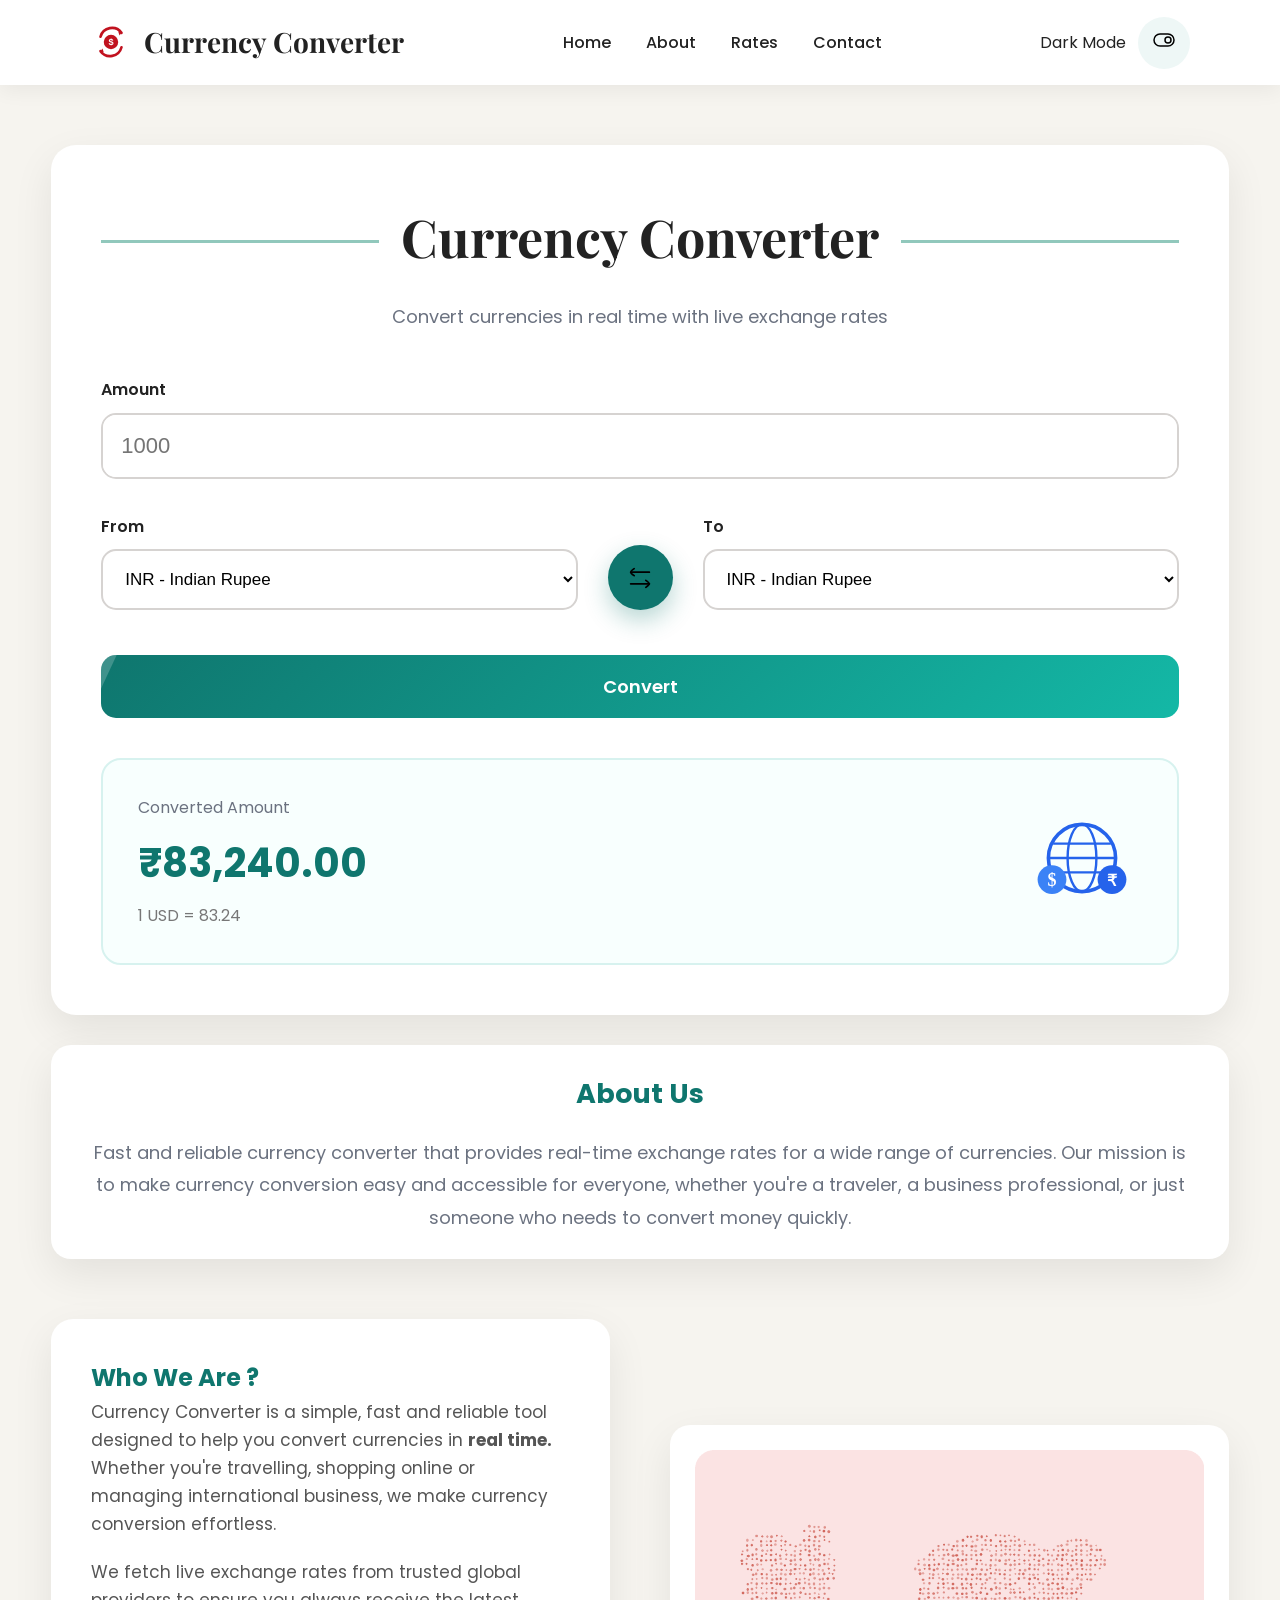
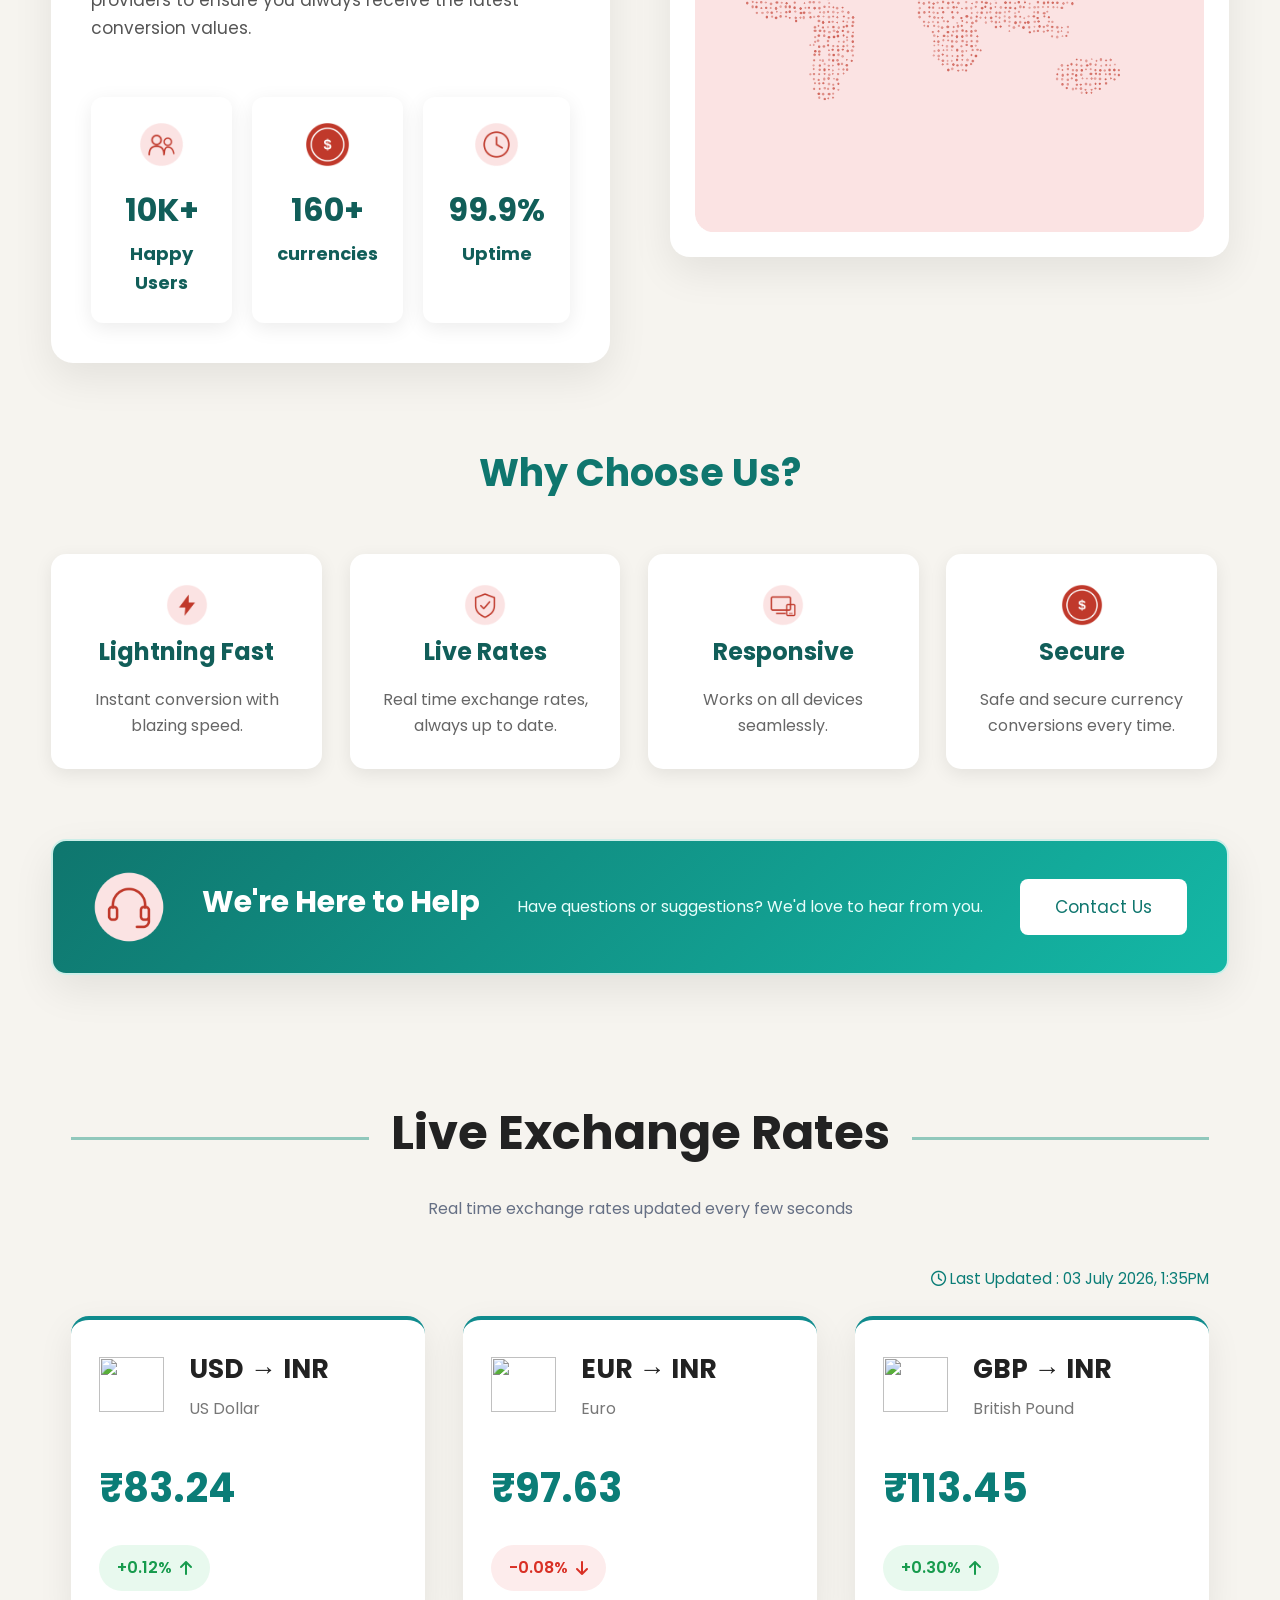
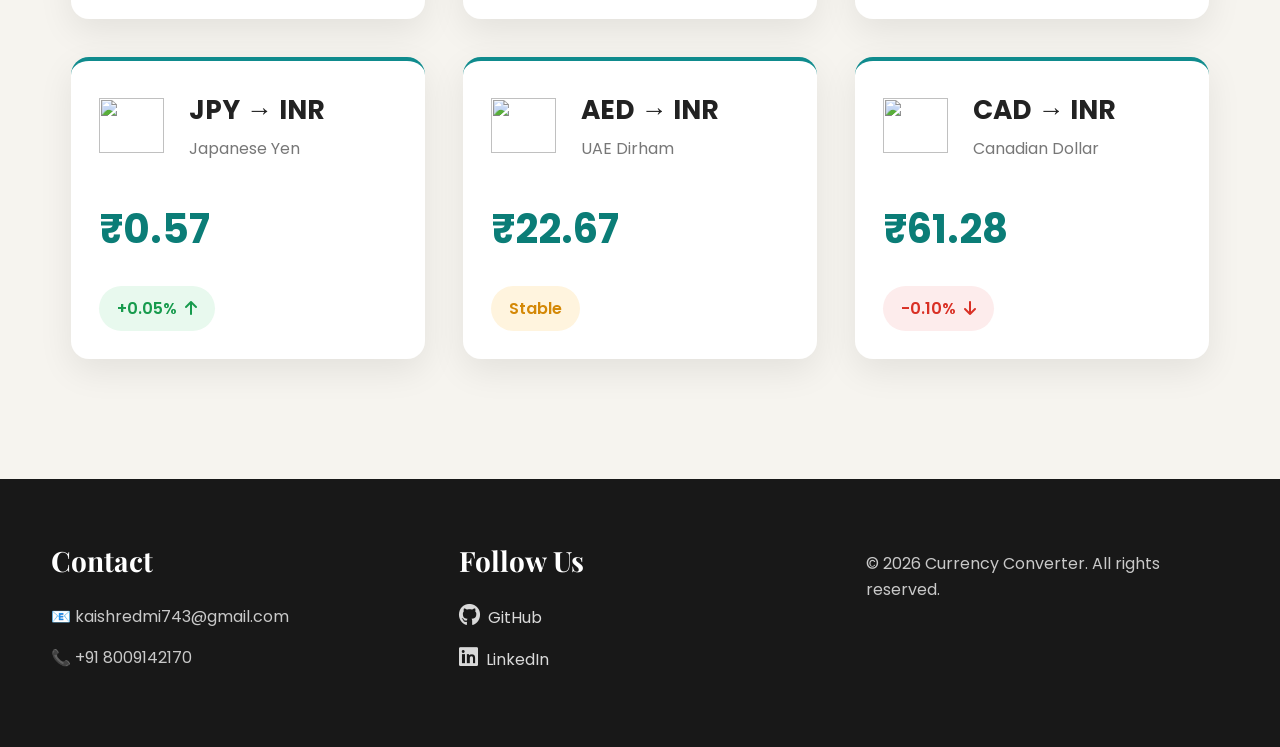
==== index.html @ a58555d9 "Added About section" ====
<!DOCTYPE html>
<html lang="en">

<head>
    <meta charset="UTF-8">
    <meta name="viewport" content="width=device-width, initial-scale=1.0">
    <title>Currency Converter</title>
    <link rel="stylesheet" href="style.css">
    <link rel="stylesheet" href="https://cdnjs.cloudflare.com/ajax/libs/font-awesome/6.7.2/css/all.min.css">
</head>

<body>
    <nav>
        <div class="logo">
            <img src="logo.svg" alt="">
            <h2>Currency Converter</h2>
        </div>
        <ul>
            <li><a href="#converter">Home</a></li>
            <li><a href="#about">About</a></li>
            <li><a href="#rates">Rates</a></li>
            <li><a href="#contact">Contact</a></li>
        </ul>
        <div class="mode-toggle">
            <p>Dark Mode</p>
            <button>
                <img src="modetoggle.svg" alt="">
            </button>
        </div>
    </nav>

    <main>
        <section id="converter" class="converter">
            <div class="converter-header">
                <div class="heading">
                    <h1>Currency Converter</h1>
                </div>
                <p>Convert currencies in real time with live exchange rates</p>

            </div>

            <div class="input">
                <label>Amount</label>
                <div class="amount-box">
                    <input type="number" id="amount" placeholder="1000">
                </div>
            </div>

            <div class="currency-row">
                <div class="select-box">
                    <label>From</label>
                    <select id="fromCurrency">
                        <option value="INR">INR - Indian Rupee</option>
                        <option value="USD">USD - US Dollar</option>
                        <option value="EUR">EUR - Europe</option>
                        <option value="AUD">AUD - Australian Dollar</option>
                        <option value="JPY">JPY - Japanese Yen</option> 
                        <option value="ZAR">ZAR - South African Rand</option>
                    </select>
                </div>
                <button class="swap" id="swapBtn">
                    <img src="swapBtn.svg" alt="">
                </button>

                <div class="select-box">
                    <label>To</label>
                    <select id="toCurrency">
                        <option value="INR">INR - Indian Rupee</option>
                        <option value="USD">USD - US Dollar</option>
                        <option value="EUR">EUR - Europe</option>
                        <option value="AUD">AUD - Australian Dollar</option>
                        <option value="JPY">JPY - Japanese Yen</option>
                        <option value="ZAR">ZAR - South African Rand</option>
                    </select>
                </div>
            </div>

            <button class="convert-btn" id="convertBtn">
                Convert
            </button>

            <div class="result">
                <div class="result-text">
                    <p class="title">Converted Amount</p>
                    <h2 id="convertedAmount">₹83,240.00</h2>
                    <span class="rate" id="exchangeRate">1 USD = 83.24</span>
                </div>
                <div class="result-icon">
                    <img src="currency.svg" alt="Currency">
                </div>
            </div>
        </section>

        <section id="about">
            <div class="sub-title">
                <h1>About Us</h1>
                Fast and reliable currency converter that provides real-time exchange rates for a wide range of currencies. Our
                mission is to make currency conversion easy and accessible for everyone, whether you're a traveler, a business
                professional, or just someone who needs to convert money quickly.
            </div>
            <div class="about-wrapper">

            <div class="left">
                <h1>Who We Are ?</h1>
                <p>Currency Converter is a simple, fast and reliable tool designed
                    to help you convert currencies in <b>real time.</b>
                    Whether you're travelling, shopping online or managing
                    international business, we make currency conversion effortless.
                </p>

                <p>We fetch live exchange rates from trusted global providers
                    to ensure you always receive the latest conversion values.
                </p>

                <div class="stats">

                <div class="happyUser">
                    <img src="ABOUT_PAGE/2_users_icon.png" alt="">

                    <h1>10K+</h1>
                    <h2>Happy Users</h2>

                </div>
                <div class="currencies">
                    <img src="ABOUT_PAGE/1_header_logo.png" alt="">
                    <h1>160+</h1>
                    <h2>currencies</h2>
                    </div>
                <div class="uptime">
                    <img src="ABOUT_PAGE/5_clock_icon.png" alt="">
                    <h1>99.9%</h1>
                    <h2>Uptime</h2>
                </div>
                </div>
            </div>

            <div class="right">
                <img src="ABOUT_PAGE/world_dotted_map_card.png" alt="World Map">
            </div>

            </div>

            <div class="features">
                <h2>Why Choose Us?</h2>
                <div class="card">
                <img src="ABOUT_PAGE/6_lightning_icon.png" alt="">

                <h3>Lightning Fast</h3>
                <p>Instant conversion with blazing speed.</p>
            </div>
            <div class="card">
                <img src="ABOUT_PAGE/7_shield_icon.png" alt="">
                <h3>Live Rates</h3>
                <p>Real time exchange rates, always up to date.</p>
            </div>
            <div class="card">
                <img src="ABOUT_PAGE/8_devices_icon.png" alt="">
                <h3>Responsive</h3>
                <p>Works on all devices seamlessly.</p>
            </div>
            <div class="card">
                <img src="ABOUT_PAGE/1_header_logo.png" alt="">
                <h3>Secure</h3>
                <p>Safe and secure currency conversions every time.</p>
            </div>
        </div>

        <div class="help-box">
            <img src="ABOUT_PAGE/9_headset_icon.png" alt="">
            <h3>We're Here to Help</h3>
            <p>Have questions or suggestions? We'd love to hear from you.</p>
            <button>Contact Us</button>
        </div>
        </section>

        <section id="rates" class="rates-section">
            <div class="section-title">
                <div class="heading">
                    <h2>Live Exchange Rates</h2>
                </div>
                <p>Real time exchange rates updated every few seconds</p>
            </div>
            <div class="updated">
                <i class="fa-regular fa-clock"></i>
                Last Updated :
                <span id="lastUpdated">03 July 2026, 1:35PM</span>
            </div>

            <div class="rates-grid">
                <div class="rate-card">
                    <div class="currency-top">
                        <div class="currency-info">
                            <img src="https://flagsapi.com/US/flat/64.png" alt="">
                            <div>
                                <h3>USD → INR</h3>
                                <small>US Dollar</small>
                            </div>
                        </div>
                    </div>
                    <h1>₹83.24</h1>
                    <span class="positive">
                        +0.12%
                        <i class="fa-solid fa-arrow-up"></i>
                    </span>
                </div>
                
                <div class="rate-card">
                        <div class="currency-info">
                            <img src="https://flagsapi.com/EUR/flat/64.png" alt="">
                            <div>
                                <h3>EUR → INR</h3>
                                <small>Euro</small>
                            </div>
                        </div>
                    <h1>₹97.63</h1>
                    <span class="negative">
                        -0.08%
                        <i class="fa-solid fa-arrow-down"></i>
                    </span>
                </div>

                <div class="rate-card">
                        <div class="currency-info">
                            <img src="https://flagsapi.com/GB/flat/64.png" alt="">
                            <div>
                                <h3>GBP → INR</h3>
                                <small>British Pound</small>
                            </div>
                    </div>
                    <h1>₹113.45</h1>
                    <span class="positive">
                        +0.30%
                        <i class="fa-solid fa-arrow-up"></i>
                    </span>
                </div>

                <div class="rate-card">
                        <div class="currency-info">
                            <img src="https://flagsapi.com/JP/flat/64.png" alt="">
                            <div>
                                <h3>JPY → INR</h3>
                                <small>Japanese Yen</small>
                            </div>
                        </div>
                    <h1>₹0.57</h1>
                    <span class="positive">
                        +0.05%
                        <i class="fa-solid fa-arrow-up"></i>
                    </span>
                </div>

                <div class="rate-card">
                        <div class="currency-info">
                            <img src="https://flagsapi.com/AE/flat/64.png" alt="">
                            <div>
                                <h3>AED → INR</h3>
                                <small>UAE Dirham</small>
                            </div>
                        </div>
                     <h1>₹22.67</h1>
                    <span class="neutral">
                        Stable
                    </span>
                </div>

                <div class="rate-card">
                        <div class="currency-info">
                            <img src="https://flagsapi.com/CA/flat/64.png" alt="">
                            <div>
                                <h3>CAD → INR</h3>
                                <small>Canadian Dollar</small>
                            </div>
                        </div>
                    <h1>₹61.28</h1>
                    <span class="negative">
                        -0.10%
                        <i class="fa-solid fa-arrow-down"></i>
                    </span>
                </div>
            </div>
        </section>

    </main>

    <footer id="contact">
        <div class="footer-container">
            <div class="footer-section">
                <h3>Contact</h3>
                <ul><p>📧 kaishredmi743@gmail.com</p></ul>
                <ul><p>📞 +91 8009142170</p></ul>
            </div>
            <div class="footer-section">
                <h3>Follow Us</h3>
                <ul><a href="#"><i class="fa-brands fa-github"></i>&nbsp;&nbsp;GitHub</a></ul>
                <ul><a href="#"><i class="fa-brands fa-linkedin"></i>&nbsp;&nbsp;LinkedIn</a></ul>
            </div>
            <div class="footer-section">
                <p class="copyright mt">&copy; 2026 Currency Converter. All rights reserved.</p>
            </div>
        </div>
    </footer>

</body>

</html>
---- style.css ----
@import url('https://fonts.googleapis.com/css2?family=Playfair+Display:wght@600;700&family=Poppins:wght@300;400;500;600;700&display=swap');

:root{
    --primary:#0f766e;
    --primary-dark:#115e59;
    --bg:#f6f4ef;
    --card:#ffffff;
    --text:#222;
    --light:#6b7280;
    --border:#d6d3d1;
    --shadow:0 15px 40px rgba(0,0,0,.08);
    --radius:18px;
}

*{
    margin:0;
    padding:0;
    box-sizing:border-box;
}

html{
    scroll-behavior:smooth;
    scroll-padding-top: 90px;
}

body{
    font-family:'Poppins',sans-serif;
    background:var(--bg);
    color:var(--text);
    line-height:1.6;
}

img{
    max-width:100%;
}

a{
    text-decoration:none;
    color:inherit;
}

button{
    font-family:inherit;
    cursor:pointer;
    border:none;
}

main{
    width:min(1200px,92%);
    margin:auto;
}

nav{
    width:100%;
    height:85px;
    background:white;
    display:flex;
    justify-content:space-between;
    align-items:center;
    padding:0 7%;
    position:sticky;
    top:0;
    z-index:999;
    box-shadow:0 5px 20px rgba(0,0,0,.06);
}

.logo{
    display:flex;
    align-items:center;
    gap:12px;
}

.logo img{
    width:42px;
}

.logo h2{
    font-family:'Playfair Display',serif;
    font-size:28px;
    font-weight:700;
}

nav ul{
    display:flex;
    gap:35px;
    list-style:none;
}

nav ul a{
    font-weight:500;
    transition:.3s;
    position:relative;
}

nav ul a::after{
    content:'';
    position:absolute;
    left:0;
    bottom:-5px;
    width:0%;
    height:2px;
    background:var(--primary);
    transition:.3s;
}

nav ul a:hover{
    color:var(--primary);
}

nav ul a:hover::after{
    width:100%;
}

.mode-toggle{
    display:flex;
    align-items:center;
    gap:12px;
}

.mode-toggle button{
    width:52px;
    height:52px;
    border-radius:50%;
    background:#eef7f6;
    transition:.3s;
}

.mode-toggle button:hover{
    transform:rotate(25deg);
    background:var(--primary);
}

.mode-toggle button img{
    width:24px;
}

.converter{
    margin-top:60px;
    background:white;
    border-radius:25px;
    padding:50px;
    box-shadow:var(--shadow);
}

.converter-header{
    text-align:center;
    margin-bottom:45px;
}

.converter-header h1{
    font-family:'Playfair Display',serif;
    font-size:52px;
    margin-bottom:10px;
}

.converter-header p{
    color:var(--light);
    font-size:18px;
}

.input label,
.select-box label{
    display:block;
    margin-bottom:10px;
    font-weight:600;
}

.amount-box{
    border:2px solid var(--border);
    border-radius:15px;
    overflow:hidden;
    transition:.3s;
}

.amount-box:hover{
    border-color:var(--primary);
}

.amount-box input{
    width:100%;
    border:none;
    outline:none;
    padding:18px;
    font-size:22px;
    background:white;
}

.currency-row{
    display:grid;
    grid-template-columns:1fr auto 1fr;
    gap:30px;
    align-items:end;
    margin:35px 0;
}

.select-box select{
    width:100%;
    padding:18px;
    border-radius:15px;
    border:2px solid var(--border);
    background:white;
    font-size:17px;
    outline:none;
    transition:.3s;
}

.select-box select:hover{
    border-color:var(--primary);
}

.swap{
    width:65px;
    height:65px;
    border-radius:50%;
    background:var(--primary);
    display:flex;
    justify-content:center;
    align-items:center;
    transition:.35s;
    box-shadow:0 10px 25px rgba(15,118,110,.3);
}

.swap:hover{
    transform:rotate(180deg) scale(1.08);
    background:var(--primary-dark);
}

.swap img{
    width:28px;
}

.convert-btn{
    width:100%;
    padding:18px;
    border-radius:15px;
    background:linear-gradient(135deg,#0f766e,#14b8a6);
    color:white;
    font-size:18px;
    font-weight:600;
    transition:.35s;
    margin-top:10px;
}

.convert-btn:hover{
    transform:translateY(-3px);
    box-shadow:0 15px 30px rgba(15,118,110,.3);
}

.result{
    margin-top:40px;
    display:flex;
    justify-content:space-between;
    align-items:center;
    background:#f8fffe;
    border:2px solid #d7f2ef;
    padding:35px;
    border-radius:20px;
}

.result-text .title{
    color:var(--light);
    margin-bottom:10px;
}

.result-text h2{
    font-size:40px;
    color:var(--primary);
    margin-bottom:8px;
}

.rate{
    color:#777;
}

.result-icon img{
    width:120px;
    animation:float 3s infinite ease-in-out;
}

@keyframes float{

0%,100%{
transform:translateY(0);
}

50%{
transform:translateY(-10px);
}

}

footer{
    background:#181818;
    color:#fff;
    margin-top:70px;
}

.footer-container{
    width:min(1200px,92%);
    margin:auto;
    padding:60px 0;
    display:grid;
    grid-template-columns:repeat(auto-fit,minmax(250px,1fr));
    gap:45px;
}

.footer-section h3{
    font-family:"Playfair Display",serif;
    font-size:28px;
    margin-bottom:20px;
    color:#fff;
}

.footer-section p{
    margin:12px 0;
    color:#c9c9c9;
}

.footer-section ul{
    list-style:none;
    margin:15px 0;
}

.footer-section a{
    color:#d9d9d9;
    transition:.3s;
    display:inline-block;
}

.footer-section a:hover{
    color:#14b8a6;
    transform:translateX(6px);
}

.footer-section i{
    font-size:22px;
}

.copyright{
    margin-top:30px;
    color:#999;
}

.amount-box,
select{
    transition:.3s;
}

.amount-box:focus-within{
    border-color:#0f766e;
    box-shadow:0 0 0 5px rgba(20,184,166,.12);
}

select:focus{
    border-color:#0f766e;
    box-shadow:0 0 0 5px rgba(20,184,166,.12);
}

.convert-btn{
    position:relative;
    overflow:hidden;
}

.convert-btn::before{

content:"";

position:absolute;

left:-100%;
top:0;

height:100%;
width:100%;

background:rgba(255,255,255,.2);

transform:skewX(-25deg);

transition:.6s;

}

.convert-btn:hover::before{

left:120%;

}

.logo img{
    transition:.4s;
}

.logo:hover img{
    transform:rotate(-12deg) scale(1.08);
}

::-webkit-scrollbar{
    width:10px;
}

::-webkit-scrollbar-track{
    background:#ececec;
}

::-webkit-scrollbar-thumb{
    background:#0f766e;
    border-radius:20px;
}

::-webkit-scrollbar-thumb:hover{
    background:#115e59;
}

.converter,
.result{

animation:fadeUp .8s ease;

}

@keyframes fadeUp{

from{

opacity:0;
transform:translateY(30px);

}

to{

opacity:1;
transform:translateY(0);

}

}

@media(max-width:1000px){

nav{

padding:20px;

flex-wrap:wrap;
height:auto;

gap:18px;

}

nav ul{

gap:18px;

}

.converter-header h1{

font-size:40px;

}

.currency-row{

grid-template-columns:1fr;

}

.swap{

margin:auto;

transform:rotate(90deg);

}

.swap:hover{

transform:rotate(270deg);

}

.result{

flex-direction:column;

text-align:center;

gap:25px;

}

.result-icon img{

width:90px;

}

}


@media(max-width:768px){

.converter{

padding:30px 22px;

}

.converter-header h1{

font-size:32px;

}

.converter-header p{

font-size:15px;

}

.logo h2{

font-size:22px;

}

nav ul{

width:100%;
justify-content:center;
flex-wrap:wrap;

}

.mode-toggle{

margin:auto;

}

.convert-btn{

font-size:17px;

}

.result-text h2{

font-size:30px;

}

}


@media(max-width:500px){

.logo{

gap:8px;

}

.logo img{

width:32px;

}

.logo h2{

font-size:18px;

}

.converter{

margin-top:30px;

}

.amount-box input{

font-size:18px;

padding:15px;

}

.select-box select{

padding:15px;

}

.footer-container{

text-align:center;

}

.footer-section a:hover{

transform:none;

}

}

.rates-section{
    max-width: 1200px;
    margin: 120px auto;
    padding:0 20px;
}
.section-title{
    text-align: center;
    margin-bottom: 45px;
}
.section-title h2{
    font-size: 3rem;
    margin-bottom: 10px;
}
.section-title p{
    color: #667085;
}
.updated{
    text-align: right;
    color: #0b7d77;
    margin-bottom: 25px;
    font-size: .95rem;
}
.rates-grid{
    display: grid;
    grid-template-columns: repeat(auto-fit,minmax(320px,1fr));
    gap:38px;
}
.rate-card{
    background: white;
    border-radius: 18px;
    padding: 28px;
    box-shadow:0 12px 35px rgba(0,0,0,.08);
    transition: 0.35s;
    border-top: 4px solid #0f8b8d;
}
.rate-card:hover{
    transform: translateY(-8px);
    box-shadow: 0 18px 45px rgba(0,0,0,.15);
}
.currency-info{
    display: flex;
    align-items: center;
    gap:25px;
}
.currency-info img{
    width:65px;
    height:55px;
}
.currency-info h3{
    font-size: 1.65rem;
    margin-bottom: 5px;
}
.currency-info small{
    color:#777;
    font-size: 1rem;
}
.rate-card h1{
    margin: 35px 0 25px;
    color:#0b7d77;
    font-size: 2.5rem;
}
.positive,.negative,.neutral{
    display:inline-flex;
    align-items:center;
    gap:8px;
    padding:10px 18px;
    border-radius:30px;
    font-weight:600;
}
.positive{
    background: #e8f9ee;
    color:#179b4d;
}
.negative{
    background-color: #fdecec;
    color:#d93025;
}
.neutral{
    background: #fff4de;
    color:#d48806;
}

.heading{
    position: relative;
    display: flex;
    justify-content: center;
    align-items: center;
    margin-bottom: 15px;
}   
.heading::before, .heading::after{
    content: "";
    flex: 1;
    height: 3px;
    background-color: #91c8bc;
}
.heading h1, .heading h2{
    padding: 0 22px;
    position: relative;
}
.about-wrapper{
    display:grid;
    grid-template-columns:1fr 1fr;
    gap:60px;
    align-items:center;
    margin-bottom:80px;
}
.sub-title {
    margin: 30px auto 60px;
    padding: 25px 35px;
    text-align: center;
    font-size: 18px;
    line-height: 1.8;
    color: var(--light);
    background: #ffffff;
    width: 100%;
    border-radius:20px;
    box-shadow:var(--shadow);
}
.sub-title h1{
    margin-bottom:18px;
    color: var(--primary);
}
.left {
    width: 100%;
    padding: 40px;
    border-radius: 22px;
    box-shadow: var(--shadow);
    background-color: white;
}

.left h1 {
    color:var(--primary);
}

.left p {
    color: #555;
    line-height: 28px;
    margin-bottom: 20px;
    font-size: 17px;
}

.right {
    background: #fff;
    padding: 25px;
    border-radius: 20px;
    box-shadow: var(--shadow);
    display:flex;
    justify-content:center;
    align-items:center;
}

.right img{
    width: 100%;
    height: 100%;
    object-fit: contain;
}

.stats{
    display:grid;
    grid-template-columns:repeat(3,1fr);
    gap:20px;
    margin-top:35px;
}
.happyUser,
.currencies,
.uptime {
    width: 100%;
    background: white;
    text-align: center;
    padding: 25px;
    border-radius: 12px;
    margin-top: 20px;
    margin-right: 2%;
    box-shadow: 0 5px 20px rgba(0, 0, 0, .08);
}
.uptime {
    margin-right: 0;
}

.happyUser img,
.currencies img,
.uptime img {
    width: 45px;
    margin-bottom: 10px;
}

.happyUser h1,
.currencies h1,
.uptime h1 {
    color: var(--primary-dark);
    font-size: 32px;
}

.happyUser h2,
.currencies h2,
.uptime h2 {
    font-size: 18px;
    margin-top: 5px;
    color:#115e59;
}

.features {
    clear: both;
    margin-top: 40px;
}

.features h2 {
    text-align: center;
    font-size: 38px;
    margin-bottom: 50px;
    color:var(--primary)
}

.card {
    width: 23%;
    display: inline-block;
    vertical-align: top;
    background: white;
    padding: 30px;
    margin-right: 2%;
    border-radius: 15px;
    text-align: center;
    box-shadow: 0 5px 18px rgba(0, 0, 0, .08);
    transition: .3s;
}

.card:last-child {
    margin-right: 0;
}

.card:hover {
    transform: translateY(-8px);
}
.card img{
    width: 42px;

}

.feature h3, .card h3 {
    margin-bottom: 15px;
    color: #115e59;
    font-size: 24px;
}

.card p {
    color: #666;
    line-height: 26px;
}

.help-box {
    margin-top: 70px;
    padding: 30px 40px;
    border-radius: 15px;
    border:2px solid #cceee8;
    display: flex;
    justify-content: space-between;
    align-items: center;
    box-shadow: var(--shadow);
    background:linear-gradient(135deg,#0f766e,#14b8a6);
    color:white;
}

.help-box h3 {
    font-size: 30px;
    margin-bottom: 10px;
}

.help-box p {
    color:#e8fdfb;
}
.help-box img{
    width: 72px;
}

.help-box button {
    background:white;
    color:#0f766e;
    border: none;
    padding: 15px 35px;
    border-radius: 8px;
    cursor: pointer;
    font-size: 17px;
    transition: .3s;
}

.help-box button:hover {
    transform: translateY(-2px);
    box-shadow:0 10px 25px rgba(15,118,110,.3);
}

@media(max-width:900px) {

    .left,
    .right {
        width: 100%;
        float: none;
    }

    .right {
        margin-top: 40px;
    }

    .happyUser,
    .currencies,
    .uptime,
    .card {
        width: 100%;
        margin: 20px 0;
    }

    .help-box {
        flex-direction: column;
        text-align: center;
        gap: 20px;
    }
}
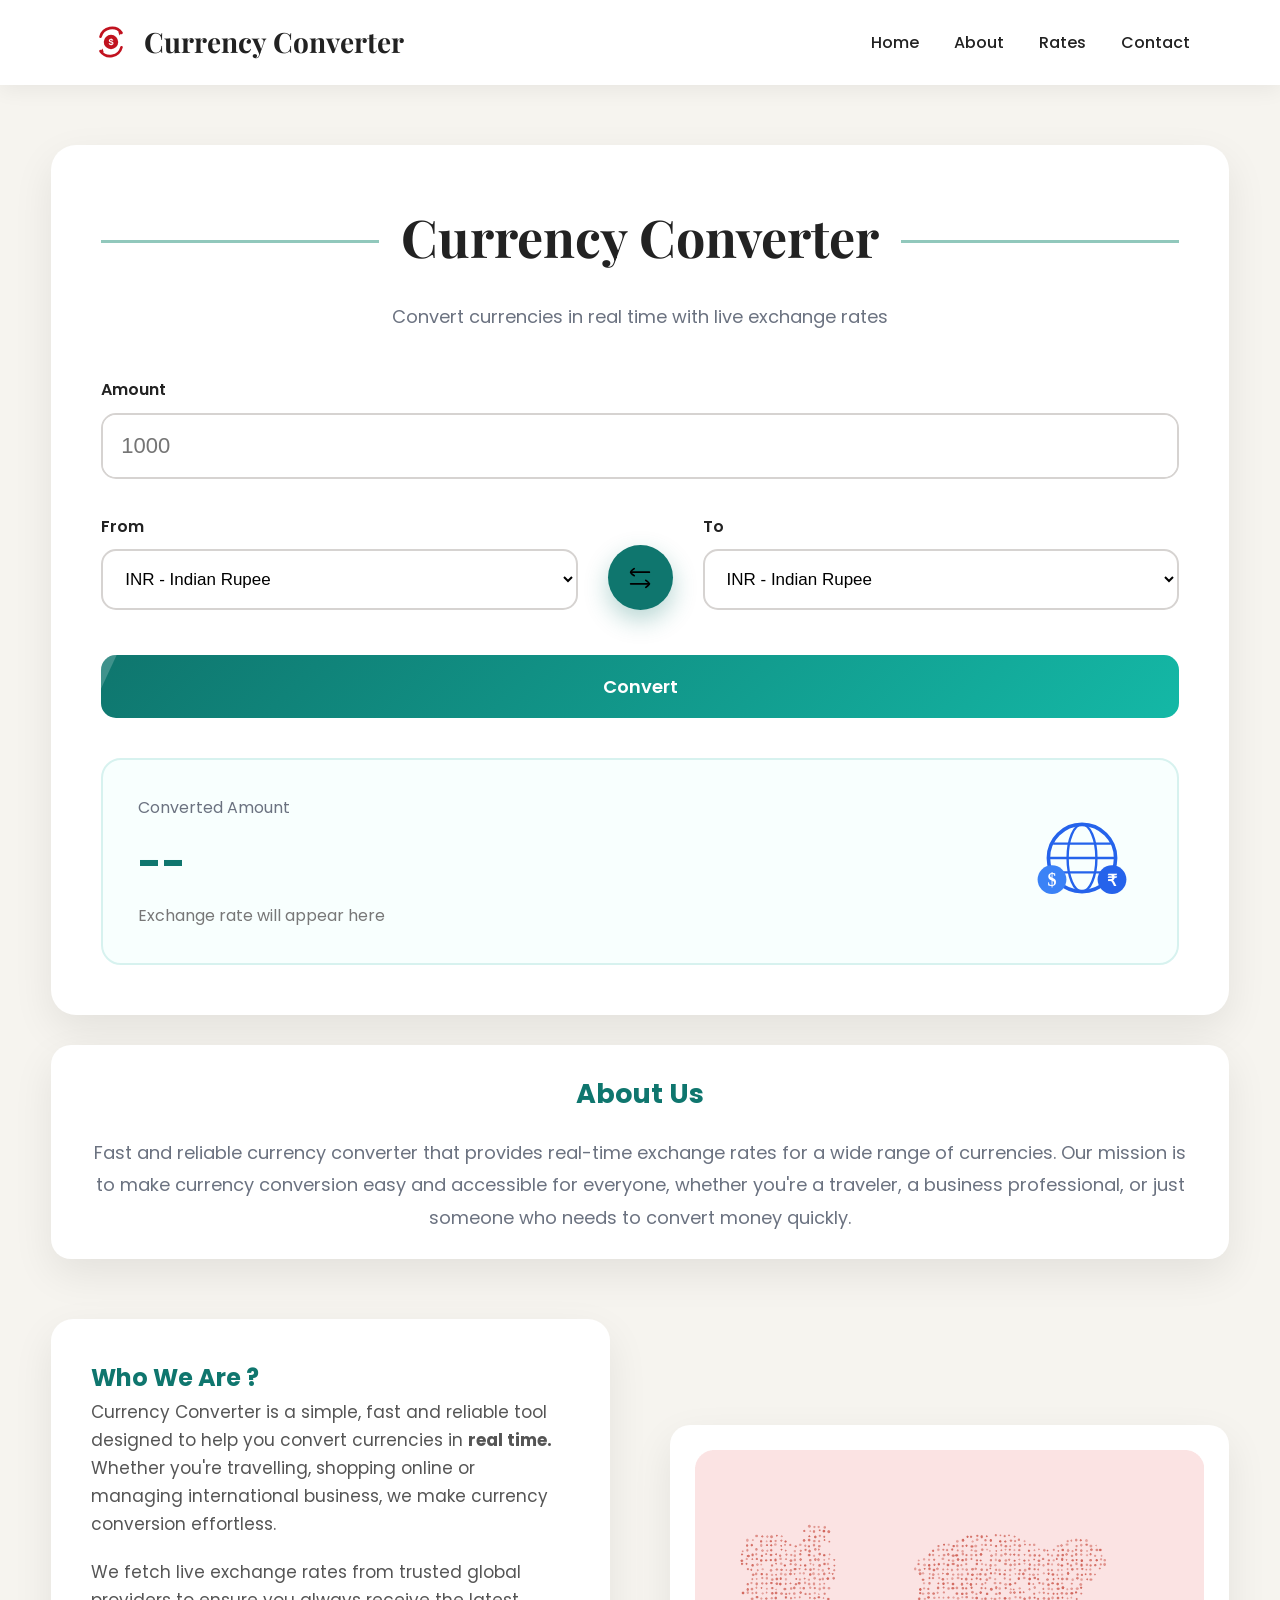
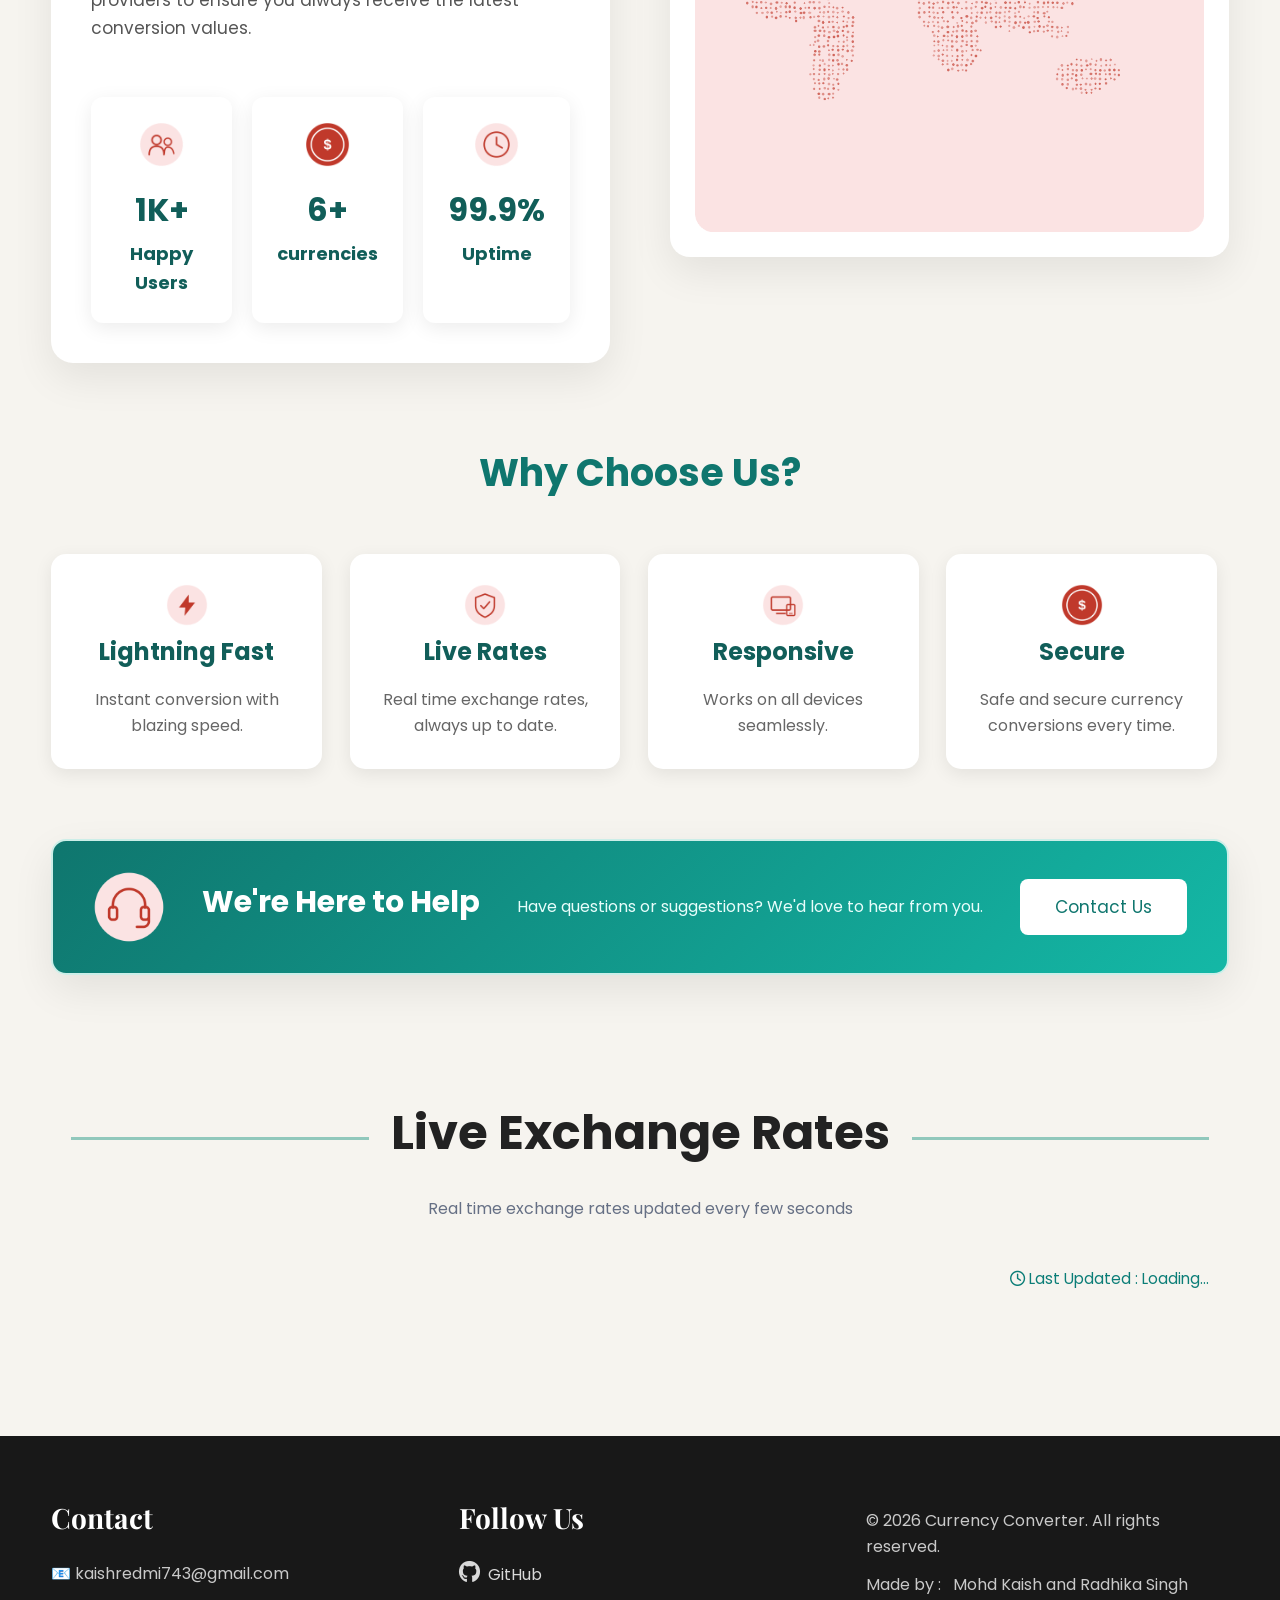
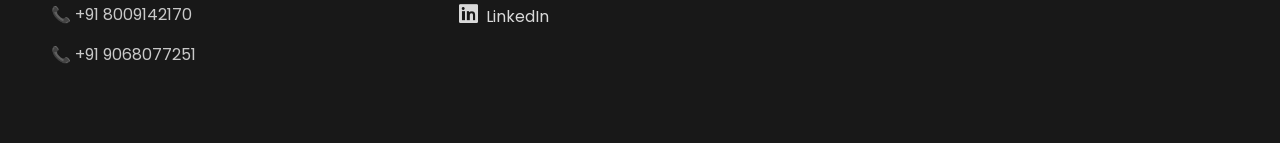
==== commit 20117f7e: "Update currency converter with live exchange rates" ====
--- a/index.html
+++ b/index.html
@@ -21,12 +21,6 @@
             <li><a href="#rates">Rates</a></li>
             <li><a href="#contact">Contact</a></li>
         </ul>
-        <div class="mode-toggle">
-            <p>Dark Mode</p>
-            <button>
-                <img src="modetoggle.svg" alt="">
-            </button>
-        </div>
     </nav>
 
     <main>
@@ -52,10 +46,13 @@
                     <select id="fromCurrency">
                         <option value="INR">INR - Indian Rupee</option>
                         <option value="USD">USD - US Dollar</option>
-                        <option value="EUR">EUR - Europe</option>
+                        <option value="EUR">EUR - Euro</option>
+                        <option value="GBP">GBP - British Pound</option>
+                        <option value="JPY">JPY - Japanese Yen</option>
+                        <option value="AED">AED - UAE Dirham</option>
+                        <option value="CAD">CAD - Canadian Dollar</option>
                         <option value="AUD">AUD - Australian Dollar</option>
-                        <option value="JPY">JPY - Japanese Yen</option> 
-                        <option value="ZAR">ZAR - South African Rand</option>
+                        <option value="NPR">NPR - Nepalese Rupee</option>
                     </select>
                 </div>
                 <button class="swap" id="swapBtn">
@@ -67,10 +64,13 @@
                     <select id="toCurrency">
                         <option value="INR">INR - Indian Rupee</option>
                         <option value="USD">USD - US Dollar</option>
-                        <option value="EUR">EUR - Europe</option>
+                        <option value="EUR">EUR - Euro</option>
+                        <option value="GBP">GBP - British Pound</option>
+                        <option value="JPY">JPY - Japanese Yen</option>
+                        <option value="AED">AED - UAE Dirham</option>
+                        <option value="CAD">CAD - Canadian Dollar</option>
                         <option value="AUD">AUD - Australian Dollar</option>
-                        <option value="JPY">JPY - Japanese Yen</option>
-                        <option value="ZAR">ZAR - South African Rand</option>
+                        <option value="NPR">NPR - Nepalese Rupee</option>
                     </select>
                 </div>
             </div>
@@ -82,8 +82,8 @@
             <div class="result">
                 <div class="result-text">
                     <p class="title">Converted Amount</p>
-                    <h2 id="convertedAmount">₹83,240.00</h2>
-                    <span class="rate" id="exchangeRate">1 USD = 83.24</span>
+                    <h2 id="convertedAmount">--</h2>
+                    <span class="rate" id="exchangeRate">Exchange rate will appear here</span>
                 </div>
                 <div class="result-icon">
                     <img src="currency.svg" alt="Currency">
@@ -117,13 +117,13 @@
                 <div class="happyUser">
                     <img src="ABOUT_PAGE/2_users_icon.png" alt="">
 
-                    <h1>10K+</h1>
+                    <h1>1K+</h1>
                     <h2>Happy Users</h2>
 
                 </div>
                 <div class="currencies">
                     <img src="ABOUT_PAGE/1_header_logo.png" alt="">
-                    <h1>160+</h1>
+                    <h1>6+</h1>
                     <h2>currencies</h2>
                     </div>
                 <div class="uptime">
@@ -169,7 +169,7 @@
             <img src="ABOUT_PAGE/9_headset_icon.png" alt="">
             <h3>We're Here to Help</h3>
             <p>Have questions or suggestions? We'd love to hear from you.</p>
-            <button>Contact Us</button>
+            <button id="contactBtn">Contact Us</button>
         </div>
         </section>
 
@@ -183,101 +183,10 @@
             <div class="updated">
                 <i class="fa-regular fa-clock"></i>
                 Last Updated :
-                <span id="lastUpdated">03 July 2026, 1:35PM</span>
-            </div>
-
-            <div class="rates-grid">
-                <div class="rate-card">
-                    <div class="currency-top">
-                        <div class="currency-info">
-                            <img src="https://flagsapi.com/US/flat/64.png" alt="">
-                            <div>
-                                <h3>USD → INR</h3>
-                                <small>US Dollar</small>
-                            </div>
-                        </div>
-                    </div>
-                    <h1>₹83.24</h1>
-                    <span class="positive">
-                        +0.12%
-                        <i class="fa-solid fa-arrow-up"></i>
-                    </span>
-                </div>
-                
-                <div class="rate-card">
-                        <div class="currency-info">
-                            <img src="https://flagsapi.com/EUR/flat/64.png" alt="">
-                            <div>
-                                <h3>EUR → INR</h3>
-                                <small>Euro</small>
-                            </div>
-                        </div>
-                    <h1>₹97.63</h1>
-                    <span class="negative">
-                        -0.08%
-                        <i class="fa-solid fa-arrow-down"></i>
-                    </span>
-                </div>
-
-                <div class="rate-card">
-                        <div class="currency-info">
-                            <img src="https://flagsapi.com/GB/flat/64.png" alt="">
-                            <div>
-                                <h3>GBP → INR</h3>
-                                <small>British Pound</small>
-                            </div>
-                    </div>
-                    <h1>₹113.45</h1>
-                    <span class="positive">
-                        +0.30%
-                        <i class="fa-solid fa-arrow-up"></i>
-                    </span>
-                </div>
-
-                <div class="rate-card">
-                        <div class="currency-info">
-                            <img src="https://flagsapi.com/JP/flat/64.png" alt="">
-                            <div>
-                                <h3>JPY → INR</h3>
-                                <small>Japanese Yen</small>
-                            </div>
-                        </div>
-                    <h1>₹0.57</h1>
-                    <span class="positive">
-                        +0.05%
-                        <i class="fa-solid fa-arrow-up"></i>
-                    </span>
-                </div>
-
-                <div class="rate-card">
-                        <div class="currency-info">
-                            <img src="https://flagsapi.com/AE/flat/64.png" alt="">
-                            <div>
-                                <h3>AED → INR</h3>
-                                <small>UAE Dirham</small>
-                            </div>
-                        </div>
-                     <h1>₹22.67</h1>
-                    <span class="neutral">
-                        Stable
-                    </span>
-                </div>
-
-                <div class="rate-card">
-                        <div class="currency-info">
-                            <img src="https://flagsapi.com/CA/flat/64.png" alt="">
-                            <div>
-                                <h3>CAD → INR</h3>
-                                <small>Canadian Dollar</small>
-                            </div>
-                        </div>
-                    <h1>₹61.28</h1>
-                    <span class="negative">
-                        -0.10%
-                        <i class="fa-solid fa-arrow-down"></i>
-                    </span>
-                </div>
-            </div>
+                <span id="lastUpdated">Loading...</span>
+            </div>
+
+            <div class="rates-grid" id="ratesGrid"></div>
         </section>
 
     </main>
@@ -288,18 +197,19 @@
                 <h3>Contact</h3>
                 <ul><p>📧 kaishredmi743@gmail.com</p></ul>
                 <ul><p>📞 +91 8009142170</p></ul>
+                <ul><p>📞 +91 9068077251</p></ul>
             </div>
             <div class="footer-section">
                 <h3>Follow Us</h3>
-                <ul><a href="#"><i class="fa-brands fa-github"></i>&nbsp;&nbsp;GitHub</a></ul>
-                <ul><a href="#"><i class="fa-brands fa-linkedin"></i>&nbsp;&nbsp;LinkedIn</a></ul>
+                <ul><a href="https://github.com/kaish10-hub"><i class="fa-brands fa-github"></i>&nbsp;&nbsp;GitHub</a></ul>
+                <ul><a href="https://www.linkedin.com/in/mohd-kaish10"><i class="fa-brands fa-linkedin"></i>&nbsp;&nbsp;LinkedIn</a></ul>
             </div>
             <div class="footer-section">
                 <p class="copyright mt">&copy; 2026 Currency Converter. All rights reserved.</p>
+                <p class="copyright mt">Made by : &nbsp; Mohd Kaish and Radhika Singh</p> 
             </div>
         </div>
     </footer>
-
+    <script src="script123.js"></script>
 </body>
-
 </html>
--- a/style.css
+++ b/style.css
@@ -111,29 +111,6 @@
     width:100%;
 }
 
-.mode-toggle{
-    display:flex;
-    align-items:center;
-    gap:12px;
-}
-
-.mode-toggle button{
-    width:52px;
-    height:52px;
-    border-radius:50%;
-    background:#eef7f6;
-    transition:.3s;
-}
-
-.mode-toggle button:hover{
-    transform:rotate(25deg);
-    background:var(--primary);
-}
-
-.mode-toggle button img{
-    width:24px;
-}
-
 .converter{
     margin-top:60px;
     background:white;
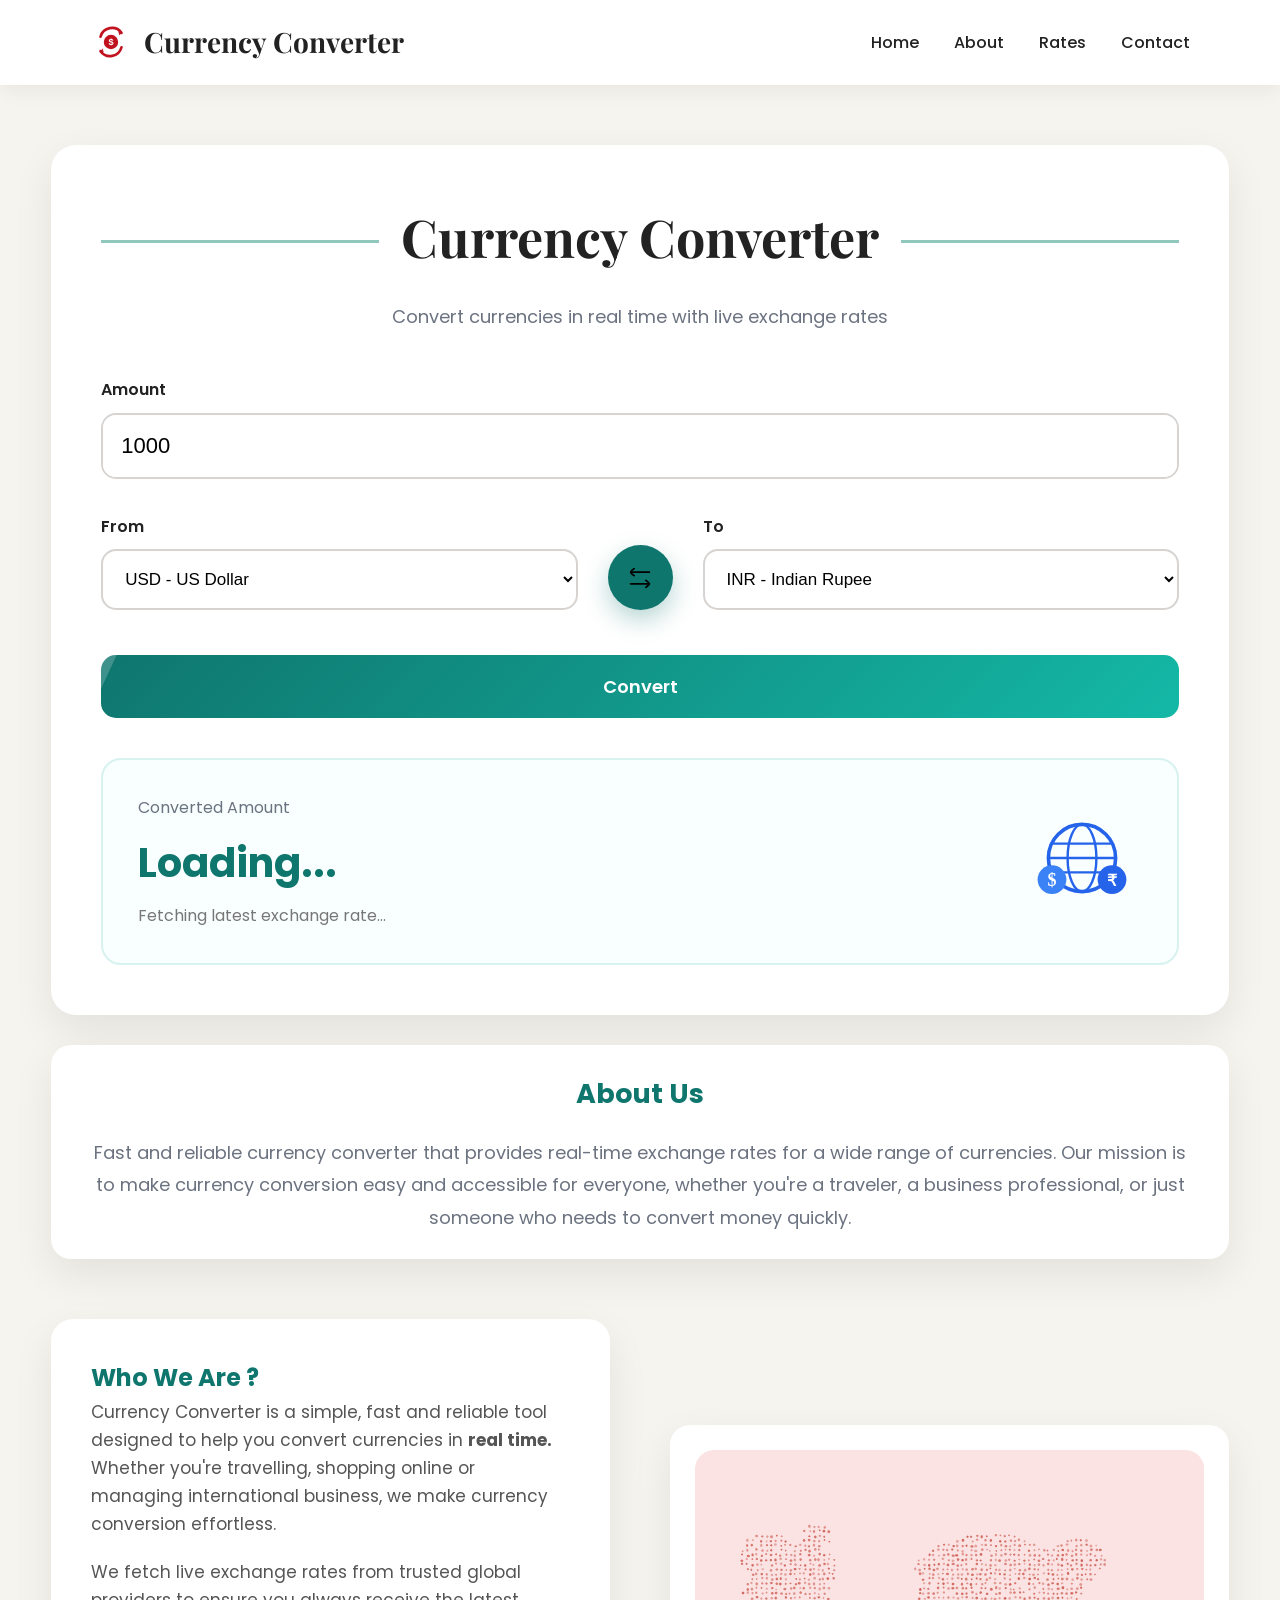
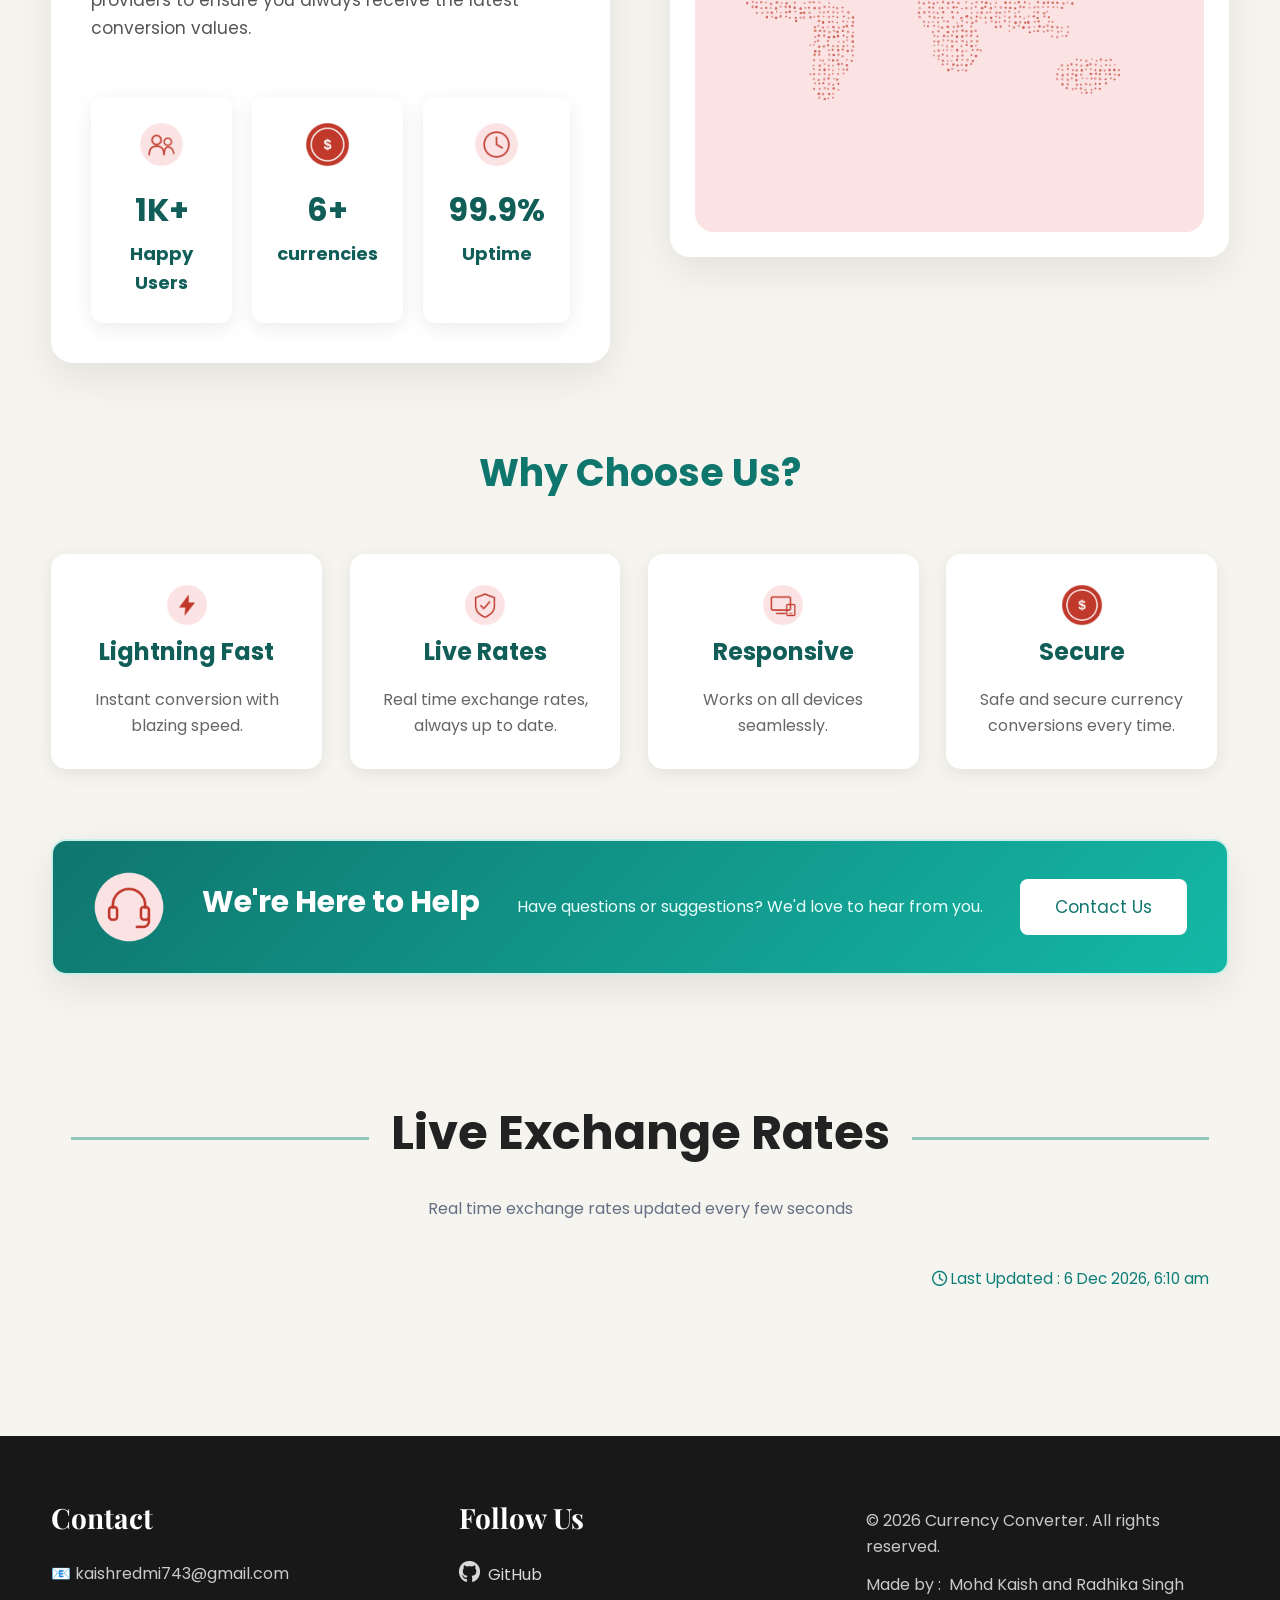
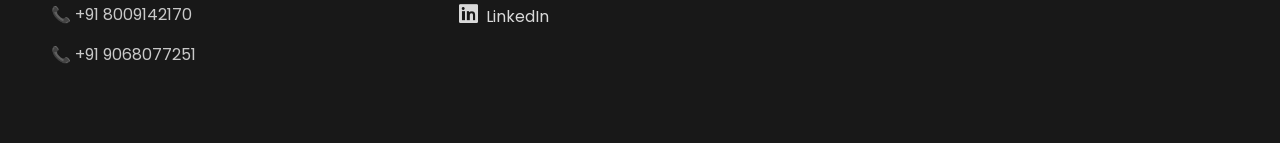
==== commit 18f0ebe6: "add live currency converter with dynamic exchange rate cards" ====
--- a/index.html
+++ b/index.html
@@ -206,10 +206,10 @@
             </div>
             <div class="footer-section">
                 <p class="copyright mt">&copy; 2026 Currency Converter. All rights reserved.</p>
-                <p class="copyright mt">Made by : &nbsp; Mohd Kaish and Radhika Singh</p> 
+                <p class="copyright mt">Made by : &nbsp;Mohd Kaish and Radhika Singh</p> 
             </div>
         </div>
     </footer>
-    <script src="script123.js"></script>
+    <script src="script.js"></script>
 </body>
 </html>
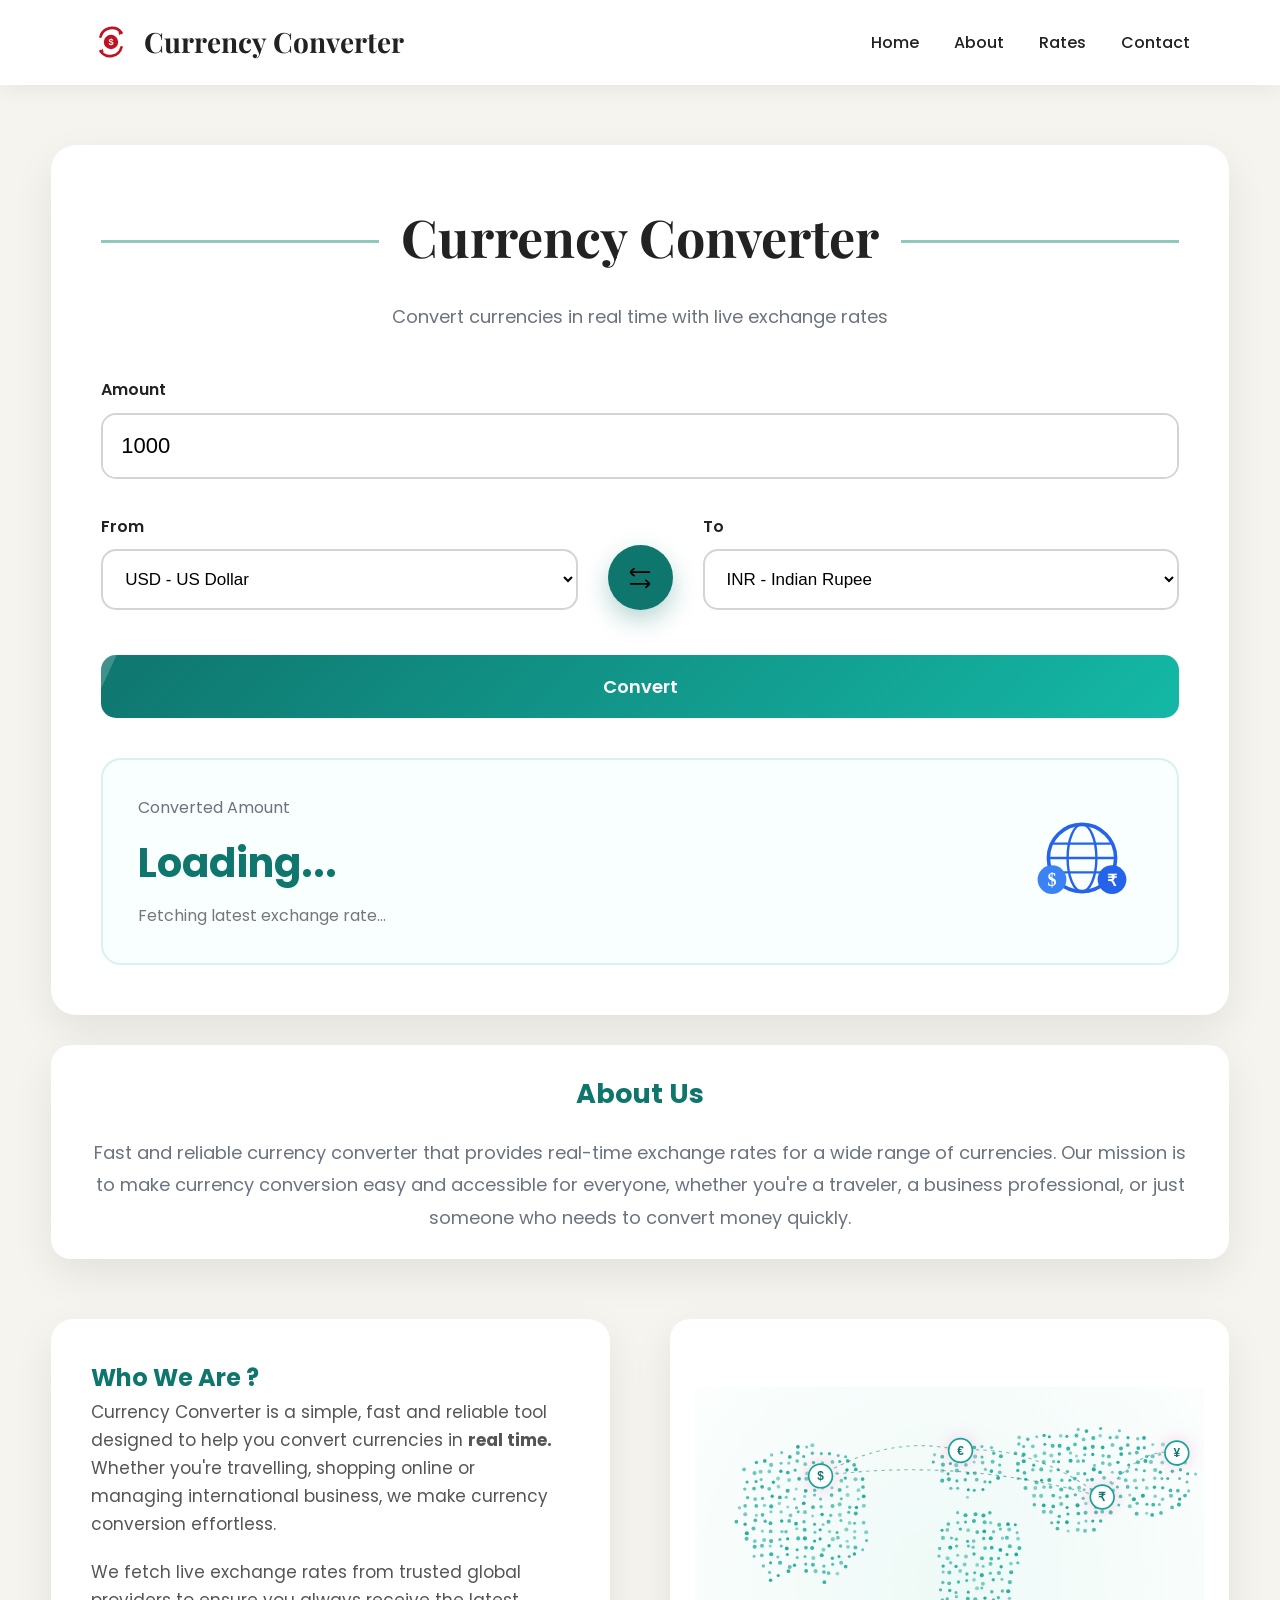
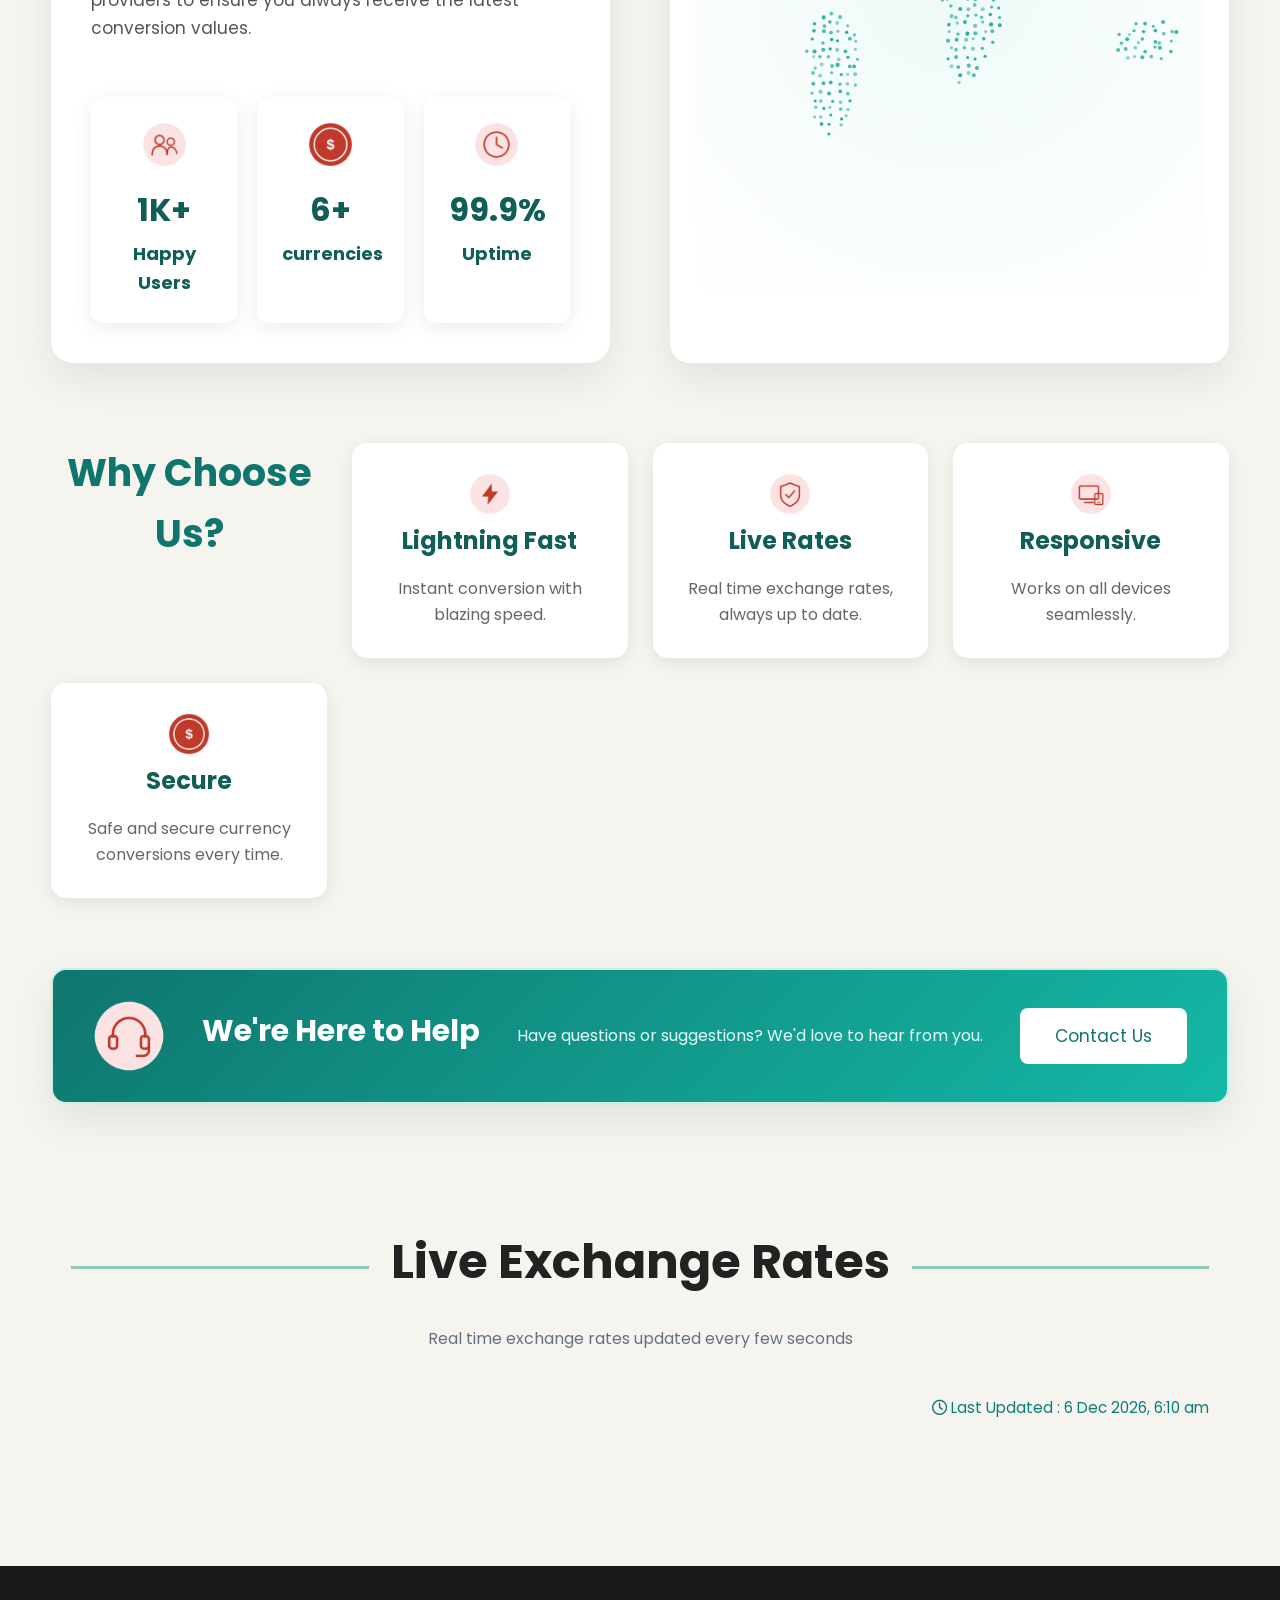
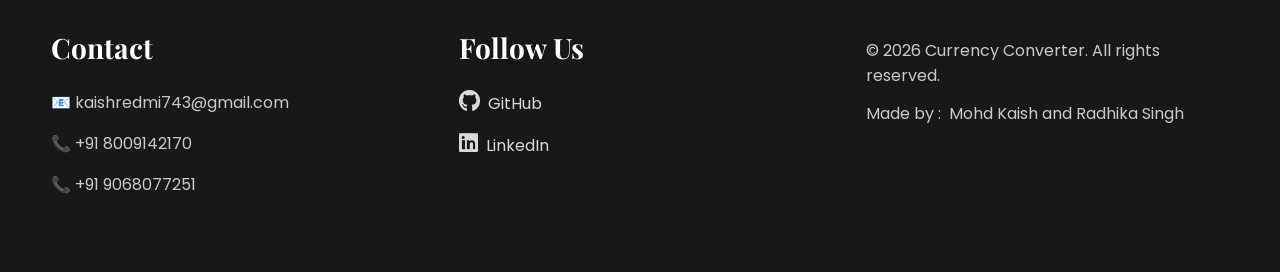
==== commit 9db82da1: "chnages in css" ====
--- a/index.html
+++ b/index.html
@@ -11,17 +11,25 @@
 
 <body>
     <nav>
-        <div class="logo">
-            <img src="logo.svg" alt="">
-            <h2>Currency Converter</h2>
-        </div>
-        <ul>
-            <li><a href="#converter">Home</a></li>
-            <li><a href="#about">About</a></li>
-            <li><a href="#rates">Rates</a></li>
-            <li><a href="#contact">Contact</a></li>
-        </ul>
-    </nav>
+    <div class="logo">
+        <img src="logo.svg" alt="">
+        <h2>Currency Converter</h2>
+    </div>
+
+    <input type="checkbox" id="menu-toggle" class="menu-toggle">
+    <label for="menu-toggle" class="hamburger">
+        <span></span>
+        <span></span>
+        <span></span>
+    </label>
+
+    <ul>
+        <li><a href="#converter">Home</a></li>
+        <li><a href="#about">About</a></li>
+        <li><a href="#rates">Rates</a></li>
+        <li><a href="#contact">Contact</a></li>
+    </ul>
+</nav>
 
     <main>
         <section id="converter" class="converter">
@@ -135,7 +143,7 @@
             </div>
 
             <div class="right">
-                <img src="ABOUT_PAGE/world_dotted_map_card.png" alt="World Map">
+                <img src="world_map.svg" alt="World Map">
             </div>
 
             </div>
--- a/style.css
+++ b/style.css
@@ -1,698 +1,528 @@
 @import url('https://fonts.googleapis.com/css2?family=Playfair+Display:wght@600;700&family=Poppins:wght@300;400;500;600;700&display=swap');
 
-:root{
-    --primary:#0f766e;
-    --primary-dark:#115e59;
-    --bg:#f6f4ef;
-    --card:#ffffff;
-    --text:#222;
-    --light:#6b7280;
-    --border:#d6d3d1;
-    --shadow:0 15px 40px rgba(0,0,0,.08);
-    --radius:18px;
-}
-
-*{
-    margin:0;
-    padding:0;
-    box-sizing:border-box;
-}
-
-html{
-    scroll-behavior:smooth;
+:root {
+    --primary: #0f766e;
+    --primary-dark: #115e59;
+    --bg: #f6f4ef;
+    --card: #ffffff;
+    --text: #222;
+    --light: #6b7280;
+    --border: #d6d3d1;
+    --shadow: 0 15px 40px rgba(0, 0, 0, .08);
+    --radius: 18px;
+}
+
+* {
+    margin: 0;
+    padding: 0;
+    box-sizing: border-box;
+}
+
+html {
+    scroll-behavior: smooth;
     scroll-padding-top: 90px;
 }
 
-body{
-    font-family:'Poppins',sans-serif;
-    background:var(--bg);
-    color:var(--text);
-    line-height:1.6;
-}
-
-img{
-    max-width:100%;
-}
-
-a{
-    text-decoration:none;
-    color:inherit;
-}
-
-button{
-    font-family:inherit;
-    cursor:pointer;
-    border:none;
-}
-
-main{
-    width:min(1200px,92%);
-    margin:auto;
-}
-
-nav{
-    width:100%;
-    height:85px;
-    background:white;
-    display:flex;
-    justify-content:space-between;
-    align-items:center;
-    padding:0 7%;
-    position:sticky;
-    top:0;
-    z-index:999;
-    box-shadow:0 5px 20px rgba(0,0,0,.06);
-}
-
-.logo{
-    display:flex;
-    align-items:center;
-    gap:12px;
-}
-
-.logo img{
-    width:42px;
-}
-
-.logo h2{
-    font-family:'Playfair Display',serif;
-    font-size:28px;
-    font-weight:700;
-}
-
-nav ul{
-    display:flex;
-    gap:35px;
-    list-style:none;
-}
-
-nav ul a{
-    font-weight:500;
-    transition:.3s;
-    position:relative;
-}
-
-nav ul a::after{
-    content:'';
-    position:absolute;
-    left:0;
-    bottom:-5px;
-    width:0%;
-    height:2px;
-    background:var(--primary);
-    transition:.3s;
-}
-
-nav ul a:hover{
-    color:var(--primary);
-}
-
-nav ul a:hover::after{
-    width:100%;
-}
-
-.converter{
-    margin-top:60px;
-    background:white;
-    border-radius:25px;
-    padding:50px;
-    box-shadow:var(--shadow);
-}
-
-.converter-header{
-    text-align:center;
-    margin-bottom:45px;
-}
-
-.converter-header h1{
-    font-family:'Playfair Display',serif;
-    font-size:52px;
-    margin-bottom:10px;
-}
-
-.converter-header p{
-    color:var(--light);
-    font-size:18px;
+body {
+    font-family: 'Poppins', sans-serif;
+    background: var(--bg);
+    color: var(--text);
+    line-height: 1.6;
+    overflow-x: hidden;
+}
+
+img {
+    max-width: 100%;
+}
+
+a {
+    text-decoration: none;
+    color: inherit;
+}
+
+button {
+    font-family: inherit;
+    cursor: pointer;
+    border: none;
+}
+
+main {
+    width: min(1200px, 92%);
+    margin: auto;
+}
+
+nav {
+    width: 100%;
+    height: 85px;
+    background: white;
+    display: flex;
+    justify-content: space-between;
+    align-items: center;
+    padding: 0 7%;
+    position: sticky;
+    top: 0;
+    z-index: 999;
+    box-shadow: 0 5px 20px rgba(0, 0, 0, .06);
+}
+
+.logo {
+    display: flex;
+    align-items: center;
+    gap: 12px;
+}
+
+.logo img {
+    width: 42px;
+}
+
+.logo h2 {
+    font-family: 'Playfair Display', serif;
+    font-size: 28px;
+    font-weight: 700;
+}
+
+nav ul {
+    display: flex;
+    gap: 35px;
+    list-style: none;
+    flex-wrap: wrap;
+}
+
+nav ul a {
+    font-weight: 500;
+    transition: .3s;
+    position: relative;
+}
+
+nav ul a::after {
+    content: '';
+    position: absolute;
+    left: 0;
+    bottom: -5px;
+    width: 0%;
+    height: 2px;
+    background: var(--primary);
+    transition: .3s;
+}
+
+nav ul a:hover {
+    color: var(--primary);
+}
+
+nav ul a:hover::after {
+    width: 100%;
+}
+
+.converter {
+    margin-top: 60px;
+    background: white;
+    border-radius: 25px;
+    padding: 50px;
+    box-shadow: var(--shadow);
+}
+
+.converter-header {
+    text-align: center;
+    margin-bottom: 45px;
+}
+
+.converter-header h1 {
+    font-family: 'Playfair Display', serif;
+    font-size: 52px;
+    margin-bottom: 10px;
+}
+
+.converter-header p {
+    color: var(--light);
+    font-size: 18px;
 }
 
 .input label,
-.select-box label{
-    display:block;
-    margin-bottom:10px;
-    font-weight:600;
-}
-
-.amount-box{
-    border:2px solid var(--border);
-    border-radius:15px;
-    overflow:hidden;
-    transition:.3s;
-}
-
-.amount-box:hover{
-    border-color:var(--primary);
-}
-
-.amount-box input{
-    width:100%;
-    border:none;
-    outline:none;
-    padding:18px;
-    font-size:22px;
-    background:white;
-}
-
-.currency-row{
-    display:grid;
-    grid-template-columns:1fr auto 1fr;
-    gap:30px;
-    align-items:end;
-    margin:35px 0;
-}
-
-.select-box select{
-    width:100%;
-    padding:18px;
-    border-radius:15px;
-    border:2px solid var(--border);
-    background:white;
-    font-size:17px;
-    outline:none;
-    transition:.3s;
-}
-
-.select-box select:hover{
-    border-color:var(--primary);
-}
-
-.swap{
-    width:65px;
-    height:65px;
-    border-radius:50%;
-    background:var(--primary);
-    display:flex;
-    justify-content:center;
-    align-items:center;
-    transition:.35s;
-    box-shadow:0 10px 25px rgba(15,118,110,.3);
-}
-
-.swap:hover{
-    transform:rotate(180deg) scale(1.08);
-    background:var(--primary-dark);
-}
-
-.swap img{
-    width:28px;
-}
-
-.convert-btn{
-    width:100%;
-    padding:18px;
-    border-radius:15px;
-    background:linear-gradient(135deg,#0f766e,#14b8a6);
-    color:white;
-    font-size:18px;
-    font-weight:600;
-    transition:.35s;
-    margin-top:10px;
-}
-
-.convert-btn:hover{
-    transform:translateY(-3px);
-    box-shadow:0 15px 30px rgba(15,118,110,.3);
-}
-
-.result{
-    margin-top:40px;
-    display:flex;
-    justify-content:space-between;
-    align-items:center;
-    background:#f8fffe;
-    border:2px solid #d7f2ef;
-    padding:35px;
-    border-radius:20px;
-}
-
-.result-text .title{
-    color:var(--light);
-    margin-bottom:10px;
-}
-
-.result-text h2{
-    font-size:40px;
-    color:var(--primary);
-    margin-bottom:8px;
-}
-
-.rate{
-    color:#777;
-}
-
-.result-icon img{
-    width:120px;
-    animation:float 3s infinite ease-in-out;
-}
-
-@keyframes float{
-
-0%,100%{
-transform:translateY(0);
-}
-
-50%{
-transform:translateY(-10px);
-}
-
-}
-
-footer{
-    background:#181818;
-    color:#fff;
-    margin-top:70px;
-}
-
-.footer-container{
-    width:min(1200px,92%);
-    margin:auto;
-    padding:60px 0;
-    display:grid;
-    grid-template-columns:repeat(auto-fit,minmax(250px,1fr));
-    gap:45px;
-}
-
-.footer-section h3{
-    font-family:"Playfair Display",serif;
-    font-size:28px;
-    margin-bottom:20px;
-    color:#fff;
-}
-
-.footer-section p{
-    margin:12px 0;
-    color:#c9c9c9;
-}
-
-.footer-section ul{
-    list-style:none;
-    margin:15px 0;
-}
-
-.footer-section a{
-    color:#d9d9d9;
-    transition:.3s;
-    display:inline-block;
-}
-
-.footer-section a:hover{
-    color:#14b8a6;
-    transform:translateX(6px);
-}
-
-.footer-section i{
-    font-size:22px;
-}
-
-.copyright{
-    margin-top:30px;
-    color:#999;
+.select-box label {
+    display: block;
+    margin-bottom: 10px;
+    font-weight: 600;
+}
+
+.amount-box {
+    border: 2px solid var(--border);
+    border-radius: 15px;
+    overflow: hidden;
+    transition: .3s;
+}
+
+.amount-box:hover {
+    border-color: var(--primary);
+}
+
+.amount-box input {
+    width: 100%;
+    border: none;
+    outline: none;
+    padding: 18px;
+    font-size: 22px;
+    background: white;
+}
+
+.currency-row {
+    display: grid;
+    grid-template-columns: 1fr auto 1fr;
+    gap: 30px;
+    align-items: end;
+    margin: 35px 0;
+}
+
+.select-box {
+    min-width: 0;
+}
+
+.select-box select {
+    width: 100%;
+    padding: 18px;
+    border-radius: 15px;
+    border: 2px solid var(--border);
+    background: white;
+    font-size: 17px;
+    outline: none;
+    transition: .3s;
+}
+
+.select-box select:hover {
+    border-color: var(--primary);
+}
+
+.swap {
+    width: 65px;
+    height: 65px;
+    border-radius: 50%;
+    background: var(--primary);
+    display: flex;
+    justify-content: center;
+    align-items: center;
+    transition: .35s;
+    box-shadow: 0 10px 25px rgba(15, 118, 110, .3);
+    flex-shrink: 0;
+}
+
+.swap:hover {
+    transform: rotate(180deg) scale(1.08);
+    background: var(--primary-dark);
+}
+
+.swap img {
+    width: 28px;
+}
+
+.convert-btn {
+    width: 100%;
+    padding: 18px;
+    border-radius: 15px;
+    background: linear-gradient(135deg, #0f766e, #14b8a6);
+    color: white;
+    font-size: 18px;
+    font-weight: 600;
+    transition: .35s;
+    margin-top: 10px;
+}
+
+.convert-btn:hover {
+    transform: translateY(-3px);
+    box-shadow: 0 15px 30px rgba(15, 118, 110, .3);
+}
+
+.result {
+    margin-top: 40px;
+    display: flex;
+    justify-content: space-between;
+    align-items: center;
+    background: #f8fffe;
+    border: 2px solid #d7f2ef;
+    padding: 35px;
+    border-radius: 20px;
+    gap: 20px;
+}
+
+.result-text {
+    min-width: 0;
+}
+
+.result-text .title {
+    color: var(--light);
+    margin-bottom: 10px;
+}
+
+.result-text h2 {
+    font-size: 40px;
+    color: var(--primary);
+    margin-bottom: 8px;
+    word-break: break-word;
+}
+
+.rate {
+    color: #777;
+}
+
+.result-icon {
+    flex-shrink: 0;
+}
+
+.result-icon img {
+    width: 120px;
+    animation: float 3s infinite ease-in-out;
+}
+footer {
+    background: #181818;
+    color: #fff;
+    margin-top: 70px;
+}
+
+.footer-container {
+    width: min(1200px, 92%);
+    margin: auto;
+    padding: 60px 0;
+    display: grid;
+    grid-template-columns: repeat(auto-fit, minmax(250px, 1fr));
+    gap: 45px;
+}
+
+.footer-section h3 {
+    font-family: "Playfair Display", serif;
+    font-size: 28px;
+    margin-bottom: 20px;
+    color: #fff;
+}
+
+.footer-section p {
+    margin: 12px 0;
+    color: #c9c9c9;
+    word-break: break-word;
+}
+
+.footer-section ul {
+    list-style: none;
+    margin: 15px 0;
+}
+
+.footer-section a {
+    color: #d9d9d9;
+    transition: .3s;
+    display: inline-block;
+}
+
+.footer-section a:hover {
+    color: #14b8a6;
+    transform: translateX(6px);
+}
+
+.footer-section i {
+    font-size: 22px;
+}
+
+.copyright {
+    margin-top: 30px;
+    color: #999;
 }
 
 .amount-box,
-select{
-    transition:.3s;
-}
-
-.amount-box:focus-within{
-    border-color:#0f766e;
-    box-shadow:0 0 0 5px rgba(20,184,166,.12);
-}
-
-select:focus{
-    border-color:#0f766e;
-    box-shadow:0 0 0 5px rgba(20,184,166,.12);
-}
-
-.convert-btn{
-    position:relative;
-    overflow:hidden;
-}
-
-.convert-btn::before{
-
-content:"";
-
-position:absolute;
-
-left:-100%;
-top:0;
-
-height:100%;
-width:100%;
-
-background:rgba(255,255,255,.2);
-
-transform:skewX(-25deg);
-
-transition:.6s;
-
-}
-
-.convert-btn:hover::before{
-
-left:120%;
-
-}
-
-.logo img{
-    transition:.4s;
-}
-
-.logo:hover img{
-    transform:rotate(-12deg) scale(1.08);
-}
-
-::-webkit-scrollbar{
-    width:10px;
-}
-
-::-webkit-scrollbar-track{
-    background:#ececec;
-}
-
-::-webkit-scrollbar-thumb{
-    background:#0f766e;
-    border-radius:20px;
-}
-
-::-webkit-scrollbar-thumb:hover{
-    background:#115e59;
-}
-
-.converter,
-.result{
-
-animation:fadeUp .8s ease;
-
-}
-
-@keyframes fadeUp{
-
-from{
-
-opacity:0;
-transform:translateY(30px);
-
-}
-
-to{
-
-opacity:1;
-transform:translateY(0);
-
-}
-
-}
-
-@media(max-width:1000px){
-
-nav{
-
-padding:20px;
-
-flex-wrap:wrap;
-height:auto;
-
-gap:18px;
-
-}
-
-nav ul{
-
-gap:18px;
-
-}
-
-.converter-header h1{
-
-font-size:40px;
-
-}
-
-.currency-row{
-
-grid-template-columns:1fr;
-
-}
-
-.swap{
-
-margin:auto;
-
-transform:rotate(90deg);
-
-}
-
-.swap:hover{
-
-transform:rotate(270deg);
-
-}
-
-.result{
-
-flex-direction:column;
-
-text-align:center;
-
-gap:25px;
-
-}
-
-.result-icon img{
-
-width:90px;
-
-}
-
-}
-
-
-@media(max-width:768px){
-
-.converter{
-
-padding:30px 22px;
-
-}
-
-.converter-header h1{
-
-font-size:32px;
-
-}
-
-.converter-header p{
-
-font-size:15px;
-
-}
-
-.logo h2{
-
-font-size:22px;
-
-}
-
-nav ul{
-
-width:100%;
-justify-content:center;
-flex-wrap:wrap;
-
-}
-
-.mode-toggle{
-
-margin:auto;
-
-}
-
-.convert-btn{
-
-font-size:17px;
-
-}
-
-.result-text h2{
-
-font-size:30px;
-
-}
-
-}
-
-
-@media(max-width:500px){
-
-.logo{
-
-gap:8px;
-
-}
-
-.logo img{
-
-width:32px;
-
-}
-
-.logo h2{
-
-font-size:18px;
-
-}
-
-.converter{
-
-margin-top:30px;
-
-}
-
-.amount-box input{
-
-font-size:18px;
-
-padding:15px;
-
-}
-
-.select-box select{
-
-padding:15px;
-
-}
-
-.footer-container{
-
-text-align:center;
-
-}
-
-.footer-section a:hover{
-
-transform:none;
-
-}
-
-}
-
-.rates-section{
+select {
+    transition: .3s;
+}
+
+.amount-box:focus-within {
+    border-color: #0f766e;
+    box-shadow: 0 0 0 5px rgba(20, 184, 166, .12);
+}
+
+select:focus {
+    border-color: #0f766e;
+    box-shadow: 0 0 0 5px rgba(20, 184, 166, .12);
+}
+
+.convert-btn {
+    position: relative;
+    overflow: hidden;
+}
+
+.convert-btn::before {
+    content: "";
+    position: absolute;
+    left: -100%;
+    top: 0;
+    height: 100%;
+    width: 100%;
+    background: rgba(255, 255, 255, .2);
+    transform: skewX(-25deg);
+    transition: .6s;
+}
+
+.convert-btn:hover::before {
+    left: 120%;
+}
+
+.logo img {
+    transition: .4s;
+}
+
+.logo:hover img {
+    transform: rotate(-12deg) scale(1.08);
+}
+
+::-webkit-scrollbar {
+    width: 10px;
+}
+
+::-webkit-scrollbar-track {
+    background: #ececec;
+}
+
+::-webkit-scrollbar-thumb {
+    background: #0f766e;
+    border-radius: 20px;
+}
+
+::-webkit-scrollbar-thumb:hover {
+    background: #115e59;
+}
+
+.converter,.result {
+    animation: fadeUp .8s ease;
+}
+.rates-section {
     max-width: 1200px;
     margin: 120px auto;
-    padding:0 20px;
-}
-.section-title{
+    padding: 0 20px;
+}
+
+.section-title {
     text-align: center;
     margin-bottom: 45px;
 }
-.section-title h2{
+
+.section-title h2 {
     font-size: 3rem;
     margin-bottom: 10px;
 }
-.section-title p{
+
+.section-title p {
     color: #667085;
 }
-.updated{
+
+.updated {
     text-align: right;
     color: #0b7d77;
     margin-bottom: 25px;
     font-size: .95rem;
 }
-.rates-grid{
+
+.rates-grid {
     display: grid;
-    grid-template-columns: repeat(auto-fit,minmax(320px,1fr));
-    gap:38px;
-}
-.rate-card{
+    grid-template-columns: repeat(auto-fit, minmax(280px, 1fr));
+    gap: 38px;
+}
+
+.rate-card {
     background: white;
     border-radius: 18px;
     padding: 28px;
-    box-shadow:0 12px 35px rgba(0,0,0,.08);
+    box-shadow: 0 12px 35px rgba(0, 0, 0, .08);
     transition: 0.35s;
     border-top: 4px solid #0f8b8d;
-}
-.rate-card:hover{
+    min-width: 0;
+}
+
+.rate-card:hover {
     transform: translateY(-8px);
-    box-shadow: 0 18px 45px rgba(0,0,0,.15);
-}
-.currency-info{
+    box-shadow: 0 18px 45px rgba(0, 0, 0, .15);
+}
+
+.currency-info {
     display: flex;
     align-items: center;
-    gap:25px;
-}
-.currency-info img{
-    width:65px;
-    height:55px;
-}
-.currency-info h3{
+    gap: 25px;
+    flex-wrap: wrap;
+}
+
+.currency-info img {
+    width: 65px;
+    height: 55px;
+    flex-shrink: 0;
+}
+
+.currency-info h3 {
     font-size: 1.65rem;
     margin-bottom: 5px;
 }
-.currency-info small{
-    color:#777;
+
+.currency-info small {
+    color: #777;
     font-size: 1rem;
 }
-.rate-card h1{
+
+.rate-card h1 {
     margin: 35px 0 25px;
-    color:#0b7d77;
+    color: #0b7d77;
     font-size: 2.5rem;
-}
-.positive,.negative,.neutral{
-    display:inline-flex;
-    align-items:center;
-    gap:8px;
-    padding:10px 18px;
-    border-radius:30px;
-    font-weight:600;
-}
-.positive{
+    word-break: break-word;
+}
+
+.positive,
+.negative,
+.neutral {
+    display: inline-flex;
+    align-items: center;
+    gap: 8px;
+    padding: 10px 18px;
+    border-radius: 30px;
+    font-weight: 600;
+    flex-wrap: wrap;
+}
+
+.positive {
     background: #e8f9ee;
-    color:#179b4d;
-}
-.negative{
+    color: #179b4d;
+}
+
+.negative {
     background-color: #fdecec;
-    color:#d93025;
-}
-.neutral{
+    color: #d93025;
+}
+
+.neutral {
     background: #fff4de;
-    color:#d48806;
-}
-
-.heading{
+    color: #d48806;
+}
+
+.heading {
     position: relative;
     display: flex;
     justify-content: center;
     align-items: center;
     margin-bottom: 15px;
-}   
-.heading::before, .heading::after{
+}
+
+.heading::before,
+.heading::after {
     content: "";
     flex: 1;
     height: 3px;
     background-color: #91c8bc;
 }
-.heading h1, .heading h2{
+
+.heading h1,
+.heading h2 {
     padding: 0 22px;
     position: relative;
-}
-.about-wrapper{
-    display:grid;
-    grid-template-columns:1fr 1fr;
-    gap:60px;
-    align-items:center;
-    margin-bottom:80px;
-}
+    text-align: center;
+}
+
+.about-wrapper {
+    display: grid;
+    grid-template-columns: 1fr 1fr;
+    gap: 60px;
+    align-items: stretch;
+    margin-bottom: 80px;
+}
+
 .sub-title {
     margin: 30px auto 60px;
     padding: 25px 35px;
@@ -702,23 +532,26 @@
     color: var(--light);
     background: #ffffff;
     width: 100%;
-    border-radius:20px;
-    box-shadow:var(--shadow);
-}
-.sub-title h1{
-    margin-bottom:18px;
+    border-radius: 20px;
+    box-shadow: var(--shadow);
+}
+
+.sub-title h1 {
+    margin-bottom: 18px;
     color: var(--primary);
 }
+
 .left {
     width: 100%;
     padding: 40px;
     border-radius: 22px;
     box-shadow: var(--shadow);
     background-color: white;
+    min-width: 0;
 }
 
 .left h1 {
-    color:var(--primary);
+    color: var(--primary);
 }
 
 .left p {
@@ -733,23 +566,26 @@
     padding: 25px;
     border-radius: 20px;
     box-shadow: var(--shadow);
-    display:flex;
-    justify-content:center;
-    align-items:center;
-}
-
-.right img{
+    display: flex;
+    justify-content: center;
+    align-items: center;
+    min-width: 0;
+    height: 100%;
+}
+
+.right img {
     width: 100%;
     height: 100%;
     object-fit: contain;
 }
 
-.stats{
-    display:grid;
-    grid-template-columns:repeat(3,1fr);
-    gap:20px;
-    margin-top:35px;
-}
+.stats {
+    display: grid;
+    grid-template-columns: repeat(3, 1fr);
+    gap: 20px;
+    margin-top: 35px;
+}
+
 .happyUser,
 .currencies,
 .uptime {
@@ -759,11 +595,8 @@
     padding: 25px;
     border-radius: 12px;
     margin-top: 20px;
-    margin-right: 2%;
     box-shadow: 0 5px 20px rgba(0, 0, 0, .08);
-}
-.uptime {
-    margin-right: 0;
+    min-width: 0;
 }
 
 .happyUser img,
@@ -785,11 +618,10 @@
 .uptime h2 {
     font-size: 18px;
     margin-top: 5px;
-    color:#115e59;
+    color: #115e59;
 }
 
 .features {
-    clear: both;
     margin-top: 40px;
 }
 
@@ -797,20 +629,26 @@
     text-align: center;
     font-size: 38px;
     margin-bottom: 50px;
-    color:var(--primary)
+    color: var(--primary)
+}
+
+/* Feature cards use CSS grid so they wrap cleanly at every breakpoint */
+.features {
+    display: grid;
+    grid-template-columns: repeat(4, 1fr);
+    gap: 25px;
 }
 
 .card {
-    width: 23%;
-    display: inline-block;
-    vertical-align: top;
+    width: 100%;
     background: white;
     padding: 30px;
-    margin-right: 2%;
+    margin-right: 0;
     border-radius: 15px;
     text-align: center;
     box-shadow: 0 5px 18px rgba(0, 0, 0, .08);
     transition: .3s;
+    min-width: 0;
 }
 
 .card:last-child {
@@ -820,12 +658,14 @@
 .card:hover {
     transform: translateY(-8px);
 }
-.card img{
+
+.card img {
     width: 42px;
 
 }
 
-.feature h3, .card h3 {
+.feature h3,
+.card h3 {
     margin-bottom: 15px;
     color: #115e59;
     font-size: 24px;
@@ -840,13 +680,15 @@
     margin-top: 70px;
     padding: 30px 40px;
     border-radius: 15px;
-    border:2px solid #cceee8;
+    border: 2px solid #cceee8;
     display: flex;
     justify-content: space-between;
     align-items: center;
     box-shadow: var(--shadow);
-    background:linear-gradient(135deg,#0f766e,#14b8a6);
-    color:white;
+    background: linear-gradient(135deg, #0f766e, #14b8a6);
+    color: white;
+    gap: 20px;
+    flex-wrap: wrap;
 }
 
 .help-box h3 {
@@ -855,46 +697,109 @@
 }
 
 .help-box p {
-    color:#e8fdfb;
-}
-.help-box img{
+    color: #e8fdfb;
+}
+
+.help-box img {
     width: 72px;
 }
 
 .help-box button {
-    background:white;
-    color:#0f766e;
+    background: white;
+    color: #0f766e;
     border: none;
     padding: 15px 35px;
     border-radius: 8px;
     cursor: pointer;
     font-size: 17px;
     transition: .3s;
+    white-space: nowrap;
 }
 
 .help-box button:hover {
     transform: translateY(-2px);
-    box-shadow:0 10px 25px rgba(15,118,110,.3);
-}
+    box-shadow: 0 10px 25px rgba(15, 118, 110, .3);
+}
+
+/* ============ RESPONSIVE BREAKPOINTS ============ */
+
+@media(max-width:1000px) {
+    .features {
+        grid-template-columns: repeat(3, 1fr);
+    }
+}
+
+@media(max-width:1000px) {
+
+    nav {
+        padding: 20px;
+        flex-wrap: wrap;
+        height: auto;
+        gap: 18px;
+
+    }
+
+    nav ul {
+        gap: 18px;
+        justify-content: center;
+    }
+
+    .converter-header h1 {
+        font-size: 40px;
+    }
+
+    .currency-row {
+        grid-template-columns: 1fr;
+    }
+
+    .swap {
+        margin: auto;
+        transform: rotate(90deg);
+    }
+
+    .swap:hover {
+        transform: rotate(270deg);
+    }
+
+    .result {
+        flex-direction: column;
+        text-align: center;
+        gap: 25px;
+    }
+
+    .result-icon img {
+        width: 90px;
+    }
+
+    .about-wrapper {
+        grid-template-columns: 1fr;
+        gap: 40px;
+        margin-bottom: 60px;
+    }
+
+    .right {
+        order: -1;
+        max-width: 420px;
+        margin: 0 auto;
+    }
+
+    .features {
+        grid-template-columns: repeat(2, 1fr);
+    }
+
+}
+
 
 @media(max-width:900px) {
 
     .left,
     .right {
         width: 100%;
-        float: none;
-    }
-
-    .right {
-        margin-top: 40px;
-    }
-
-    .happyUser,
-    .currencies,
-    .uptime,
-    .card {
-        width: 100%;
-        margin: 20px 0;
+    }
+
+    .stats {
+        grid-template-columns: repeat(3, 1fr);
+        gap: 14px;
     }
 
     .help-box {
@@ -902,4 +807,276 @@
         text-align: center;
         gap: 20px;
     }
+
+}
+
+
+@media(max-width:768px) {
+
+    main {
+        width: 92%;
+    }
+
+    .converter {
+        padding: 30px 22px;
+    }
+
+    .converter-header h1 {
+        font-size: 32px;
+    }
+
+    .converter-header p {
+        font-size: 15px;
+    }
+
+    .logo h2 {
+        font-size: 22px;
+    }
+
+    nav ul {
+        width: 100%;
+        justify-content: center;
+        flex-wrap: wrap;
+        gap: 14px 22px;
+    }
+
+    .mode-toggle {
+        margin: auto;
+    }
+
+    .convert-btn {
+        font-size: 17px;
+    }
+
+    .result-text h2 {
+        font-size: 30px;
+    }
+
+    .rates-section {
+        margin: 70px auto;
+        padding: 0 15px;
+    }
+
+    .section-title h2 {
+        font-size: 2.3rem;
+    }
+
+    .sub-title {
+        padding: 20px 22px;
+        font-size: 16px;
+    }
+
+    .left {
+        padding: 28px;
+    }
+
+    .features {
+        grid-template-columns: repeat(2, 1fr);
+        gap: 18px;
+    }
+
+    .card {
+        padding: 22px;
+    }
+
+}
+
+
+@media(max-width:600px) {
+
+    .stats {
+        grid-template-columns: repeat(2, 1fr);
+    }
+
+    .currency-info {
+        gap: 14px;
+    }
+
+    .currency-info img {
+        width: 52px;
+        height: 44px;
+    }
+
+    .currency-info h3 {
+        font-size: 1.35rem;
+    }
+
+    .rate-card h1 {
+        font-size: 2rem;
+    }
+
+}
+
+
+@media(max-width:500px) {
+
+    .logo {
+        gap: 8px;
+    }
+
+    .logo img {
+        width: 32px;
+    }
+
+    .logo h2 {
+        font-size: 18px;
+    }
+
+    .converter {
+        margin-top: 30px;
+        border-radius: 18px;
+    }
+
+    .amount-box input {
+        font-size: 18px;
+        padding: 15px;
+    }
+
+    .select-box select {
+        padding: 15px;
+        font-size: 15px;
+    }
+
+    .footer-container {
+        text-align: center;
+        padding: 45px 0;
+        gap: 30px;
+    }
+
+    .footer-section a:hover {
+        transform: none;
+    }
+
+    .converter-header h1 {
+        font-size: 26px;
+    }
+
+    .result {
+        padding: 22px;
+    }
+
+    .result-text h2 {
+        font-size: 26px;
+    }
+
+    .features {
+        grid-template-columns: 1fr;
+    }
+
+    .stats {
+        grid-template-columns: 1fr;
+    }
+
+    .heading h1,
+    .heading h2 {
+        font-size: 1.4rem;
+        padding: 0 12px;
+    }
+
+    .section-title h2 {
+        font-size: 1.8rem;
+    }
+
+    .help-box h3 {
+        font-size: 24px;
+    }
+
+    .rates-grid {
+        grid-template-columns: 1fr;
+    }
+
+    nav {
+        padding: 15px;
+    }
+}
+
+@media(max-width:380px) {
+
+    .converter-header h1 {
+        font-size: 22px;
+    }
+
+    .logo h2 {
+        display: none;
+    }
+
+    .amount-box input {
+        font-size: 16px;
+    }
+
+    .convert-btn {
+        font-size: 15px;
+        padding: 15px;
+    }
+
+}
+
+/* hamburger hidden by default on desktop */
+.menu-toggle {
+    display: none;
+}
+
+.hamburger {
+    display: none;
+    flex-direction: column;
+    justify-content: space-between;
+    width: 30px;
+    height: 22px;
+    cursor: pointer;
+    z-index: 1001;
+}
+
+.hamburger span {
+    display: block;
+    height: 3px;
+    width: 100%;
+    background: var(--primary);
+    border-radius: 3px;
+    transition: .3s;
+}
+
+/* animate into an "X" when checked */
+.menu-toggle:checked~.hamburger span:nth-child(1) {
+    transform: translateY(9px) rotate(45deg);
+}
+
+.menu-toggle:checked~.hamburger span:nth-child(2) {
+    opacity: 0;
+}
+
+.menu-toggle:checked~.hamburger span:nth-child(3) {
+    transform: translateY(-9px) rotate(-45deg);
+}
+
+@media(max-width:768px) {
+
+    .hamburger {
+        display: flex;
+    }
+
+    nav ul {
+        position: fixed;
+        top: 85px;
+        left: 0;
+        width: 100%;
+        background: white;
+        flex-direction: column;
+        align-items: center;
+        gap: 0;
+        max-height: 0;
+        overflow: hidden;
+        transition: .35s ease;
+        box-shadow: 0 10px 20px rgba(0, 0, 0, .08);
+    }
+
+    nav ul li {
+        padding: 16px 0;
+        width: 100%;
+        text-align: center;
+    }
+
+    .menu-toggle:checked~ul {
+        max-height: 400px;
+    }
+
 }
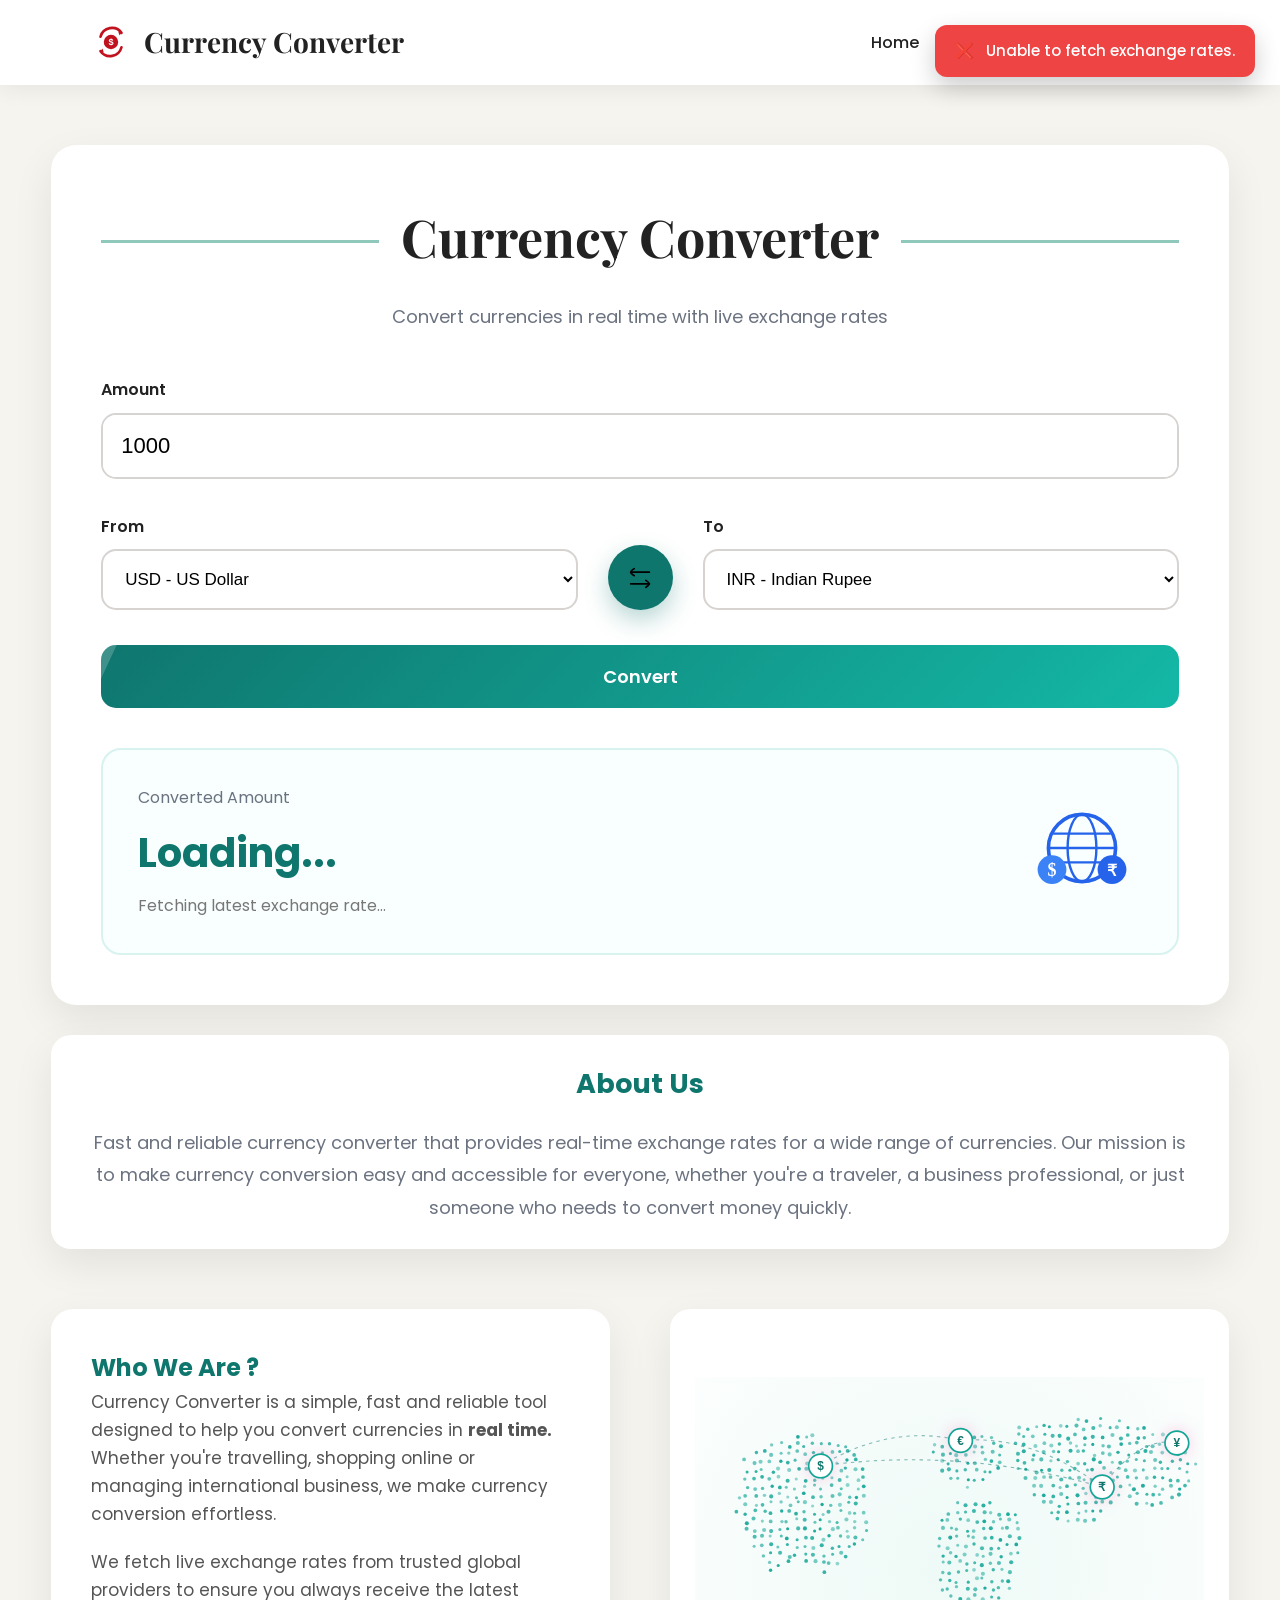
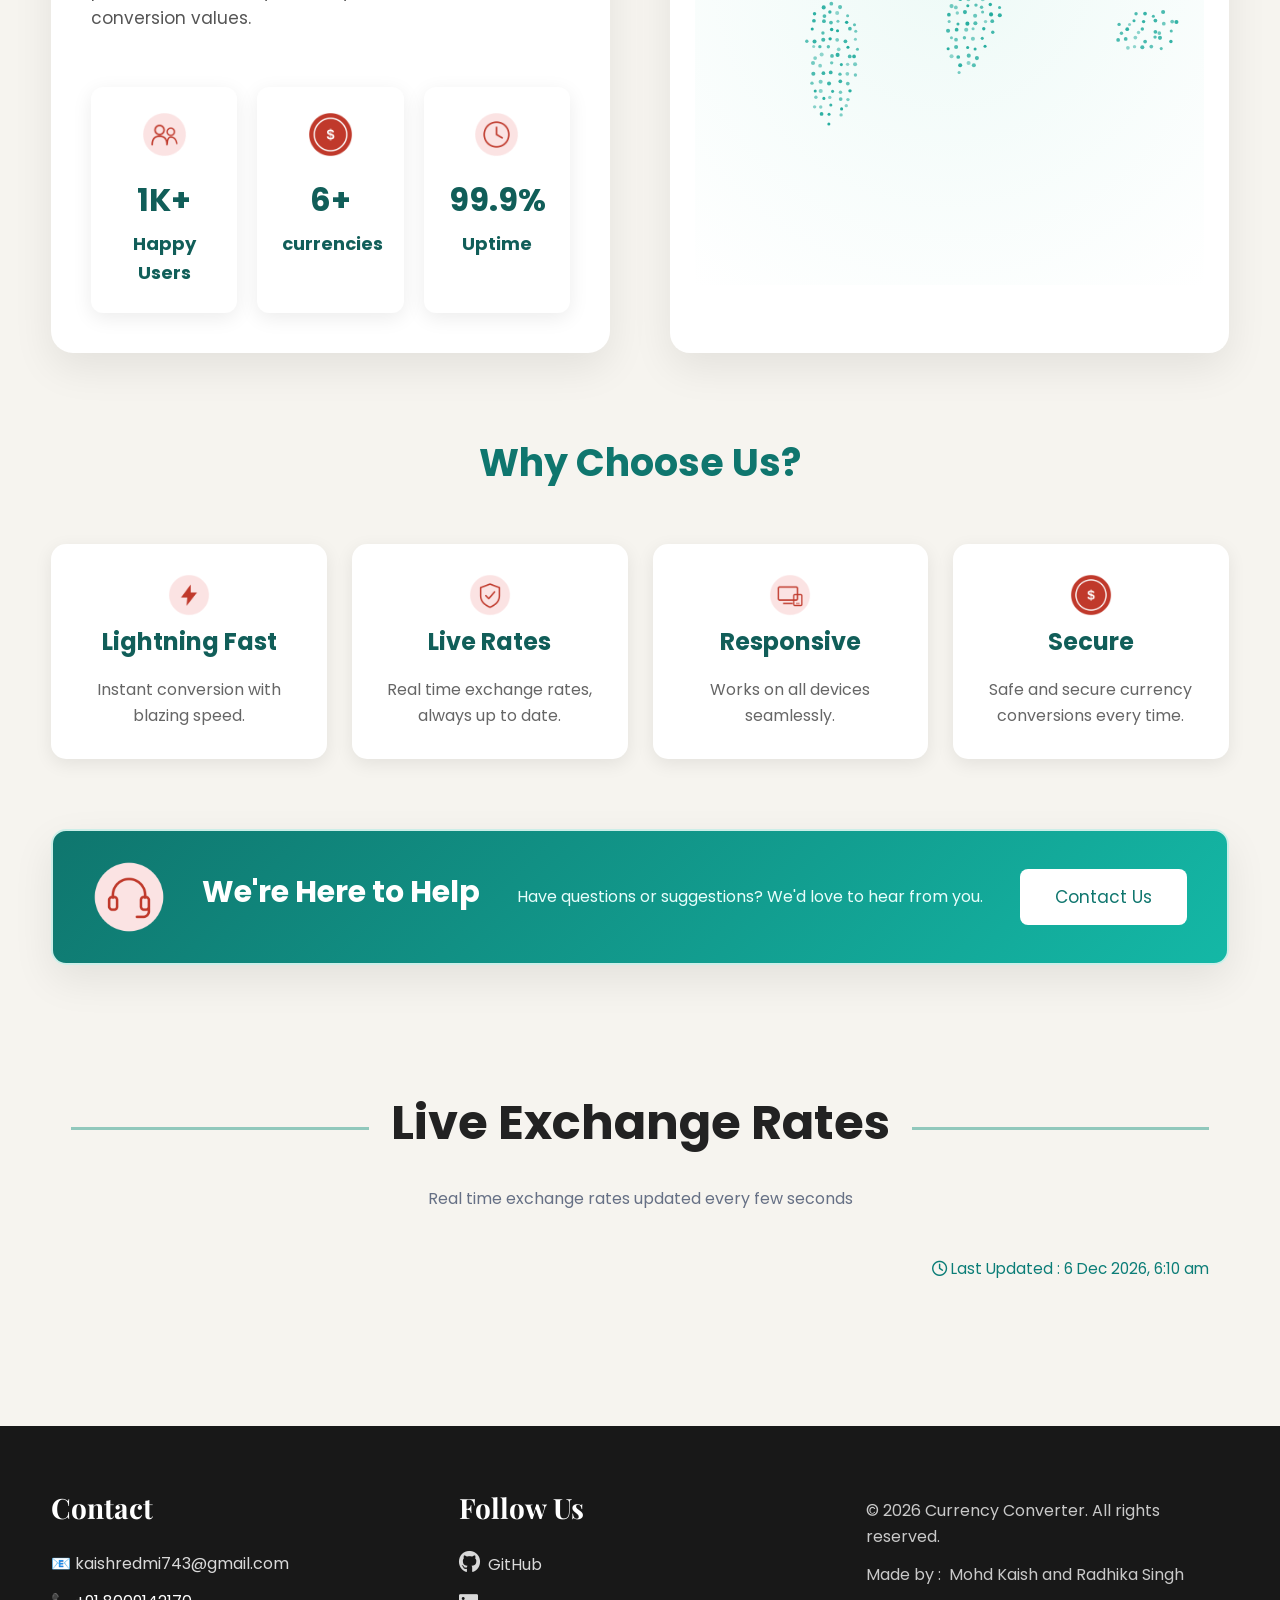
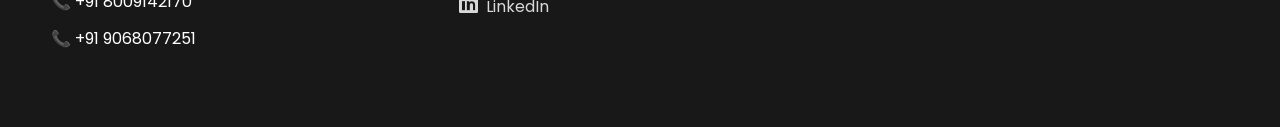
==== commit 2f34a086: "Added spinner, toast message and organised folders" ====
--- a/index.html
+++ b/index.html
@@ -12,7 +12,7 @@
 <body>
     <nav>
     <div class="logo">
-        <img src="logo.svg" alt="">
+        <img src="images/logo.svg" alt="">
         <h2>Currency Converter</h2>
     </div>
 
@@ -64,7 +64,7 @@
                     </select>
                 </div>
                 <button class="swap" id="swapBtn">
-                    <img src="swapBtn.svg" alt="">
+                    <img src="images/swapBtn.svg" alt="">
                 </button>
 
                 <div class="select-box">
@@ -84,17 +84,18 @@
             </div>
 
             <button class="convert-btn" id="convertBtn">
-                Convert
+                <span class="btn-text">Convert</span>
+                <span class="spinner"></span>
             </button>
 
             <div class="result">
                 <div class="result-text">
                     <p class="title">Converted Amount</p>
                     <h2 id="convertedAmount">--</h2>
-                    <span class="rate" id="exchangeRate">Exchange rate will appear here</span>
+                    <span class="rate" id="exchangeRate">Exchange Rate</span>
                 </div>
                 <div class="result-icon">
-                    <img src="currency.svg" alt="Currency">
+                    <img src="images/currency.svg" alt="Currency">
                 </div>
             </div>
         </section>
@@ -143,13 +144,13 @@
             </div>
 
             <div class="right">
-                <img src="world_map.svg" alt="World Map">
-            </div>
-
-            </div>
-
+                <img src="images/world_map.svg" alt="World Map">
+            </div>
+
+            </div>
+
+            <h2 class="features-title">Why Choose Us?</h2>
             <div class="features">
-                <h2>Why Choose Us?</h2>
                 <div class="card">
                 <img src="ABOUT_PAGE/6_lightning_icon.png" alt="">
 
@@ -203,9 +204,11 @@
         <div class="footer-container">
             <div class="footer-section">
                 <h3>Contact</h3>
-                <ul><p>📧 kaishredmi743@gmail.com</p></ul>
-                <ul><p>📞 +91 8009142170</p></ul>
-                <ul><p>📞 +91 9068077251</p></ul>
+                <ul>
+                    <li><a href="mailto:kaishredmi743@gmail.com">📧 kaishredmi743@gmail.com</a></li>
+                    <li>📞 +91 8009142170</li>
+                    <li>📞 +91 9068077251</li>
+                </ul>
             </div>
             <div class="footer-section">
                 <h3>Follow Us</h3>
@@ -218,6 +221,10 @@
             </div>
         </div>
     </footer>
+    <div id="toast" class="toast">
+        <span class="toast-icon"></span>
+        <span class="toast-message"></span>
+    </div>
     <script src="script.js"></script>
 </body>
 </html>
--- a/style.css
+++ b/style.css
@@ -223,6 +223,10 @@
     font-weight: 600;
     transition: .35s;
     margin-top: 10px;
+    display:flex;
+    align-items:center;
+    justify-content:center;
+    gap:10px;
 }
 
 .convert-btn:hover {
@@ -303,6 +307,10 @@
     margin: 15px 0;
 }
 
+.footer-section li{
+    margin: 12px 0;
+}
+
 .footer-section a {
     color: #d9d9d9;
     transition: .3s;
@@ -353,6 +361,22 @@
     background: rgba(255, 255, 255, .2);
     transform: skewX(-25deg);
     transition: .6s;
+}
+
+.spinner{
+    width:18px;
+    height:18px;
+    border:3px solid rgba(255,255,255,.3);
+    border-top:3px solid white;
+    border-radius:50%;
+    animation:spin .8s linear infinite;
+    display:none;
+}
+
+@keyframes spin{
+    to{
+        transform:rotate(360deg);
+    }
 }
 
 .convert-btn:hover::before {
@@ -625,14 +649,13 @@
     margin-top: 40px;
 }
 
-.features h2 {
-    text-align: center;
-    font-size: 38px;
-    margin-bottom: 50px;
-    color: var(--primary)
-}
-
-/* Feature cards use CSS grid so they wrap cleanly at every breakpoint */
+.features-title{
+    text-align:center;
+    font-size:38px;
+    margin-bottom:50px;
+    color:var(--primary);
+}
+
 .features {
     display: grid;
     grid-template-columns: repeat(4, 1fr);
@@ -721,7 +744,37 @@
     box-shadow: 0 10px 25px rgba(15, 118, 110, .3);
 }
 
-/* ============ RESPONSIVE BREAKPOINTS ============ */
+.toast{
+    position: fixed;
+    top: 25px;
+    right: -400px;
+    display: flex;
+    align-items: center;
+    gap: 12px;
+    background: #ef4444;
+    color: white;
+    padding: 14px 20px;
+    border-radius: 12px;
+    box-shadow: 0 10px 25px rgba(0,0,0,.2);
+    font-size: 15px;
+    font-weight: 500;
+    opacity:0;
+    visibility:hidden;
+    transition: right .4s ease, opacity .4s ease;
+    z-index: 9999;
+}
+
+.toast.success{
+    background:#22c55e;
+}
+
+.toast.error{
+    background:#ef4444;
+}
+
+.toast.warning{
+    background:#f59e0b;
+}
 
 @media(max-width:1000px) {
     .features {
@@ -789,9 +842,7 @@
 
 }
 
-
 @media(max-width:900px) {
-
     .left,
     .right {
         width: 100%;
@@ -807,7 +858,6 @@
         text-align: center;
         gap: 20px;
     }
-
 }
 
 
@@ -883,7 +933,6 @@
 
 
 @media(max-width:600px) {
-
     .stats {
         grid-template-columns: repeat(2, 1fr);
     }
@@ -909,7 +958,6 @@
 
 
 @media(max-width:500px) {
-
     .logo {
         gap: 8px;
     }
@@ -991,7 +1039,6 @@
 }
 
 @media(max-width:380px) {
-
     .converter-header h1 {
         font-size: 22px;
     }
@@ -1011,7 +1058,6 @@
 
 }
 
-/* hamburger hidden by default on desktop */
 .menu-toggle {
     display: none;
 }
@@ -1035,7 +1081,6 @@
     transition: .3s;
 }
 
-/* animate into an "X" when checked */
 .menu-toggle:checked~.hamburger span:nth-child(1) {
     transform: translateY(9px) rotate(45deg);
 }
@@ -1049,7 +1094,6 @@
 }
 
 @media(max-width:768px) {
-
     .hamburger {
         display: flex;
     }
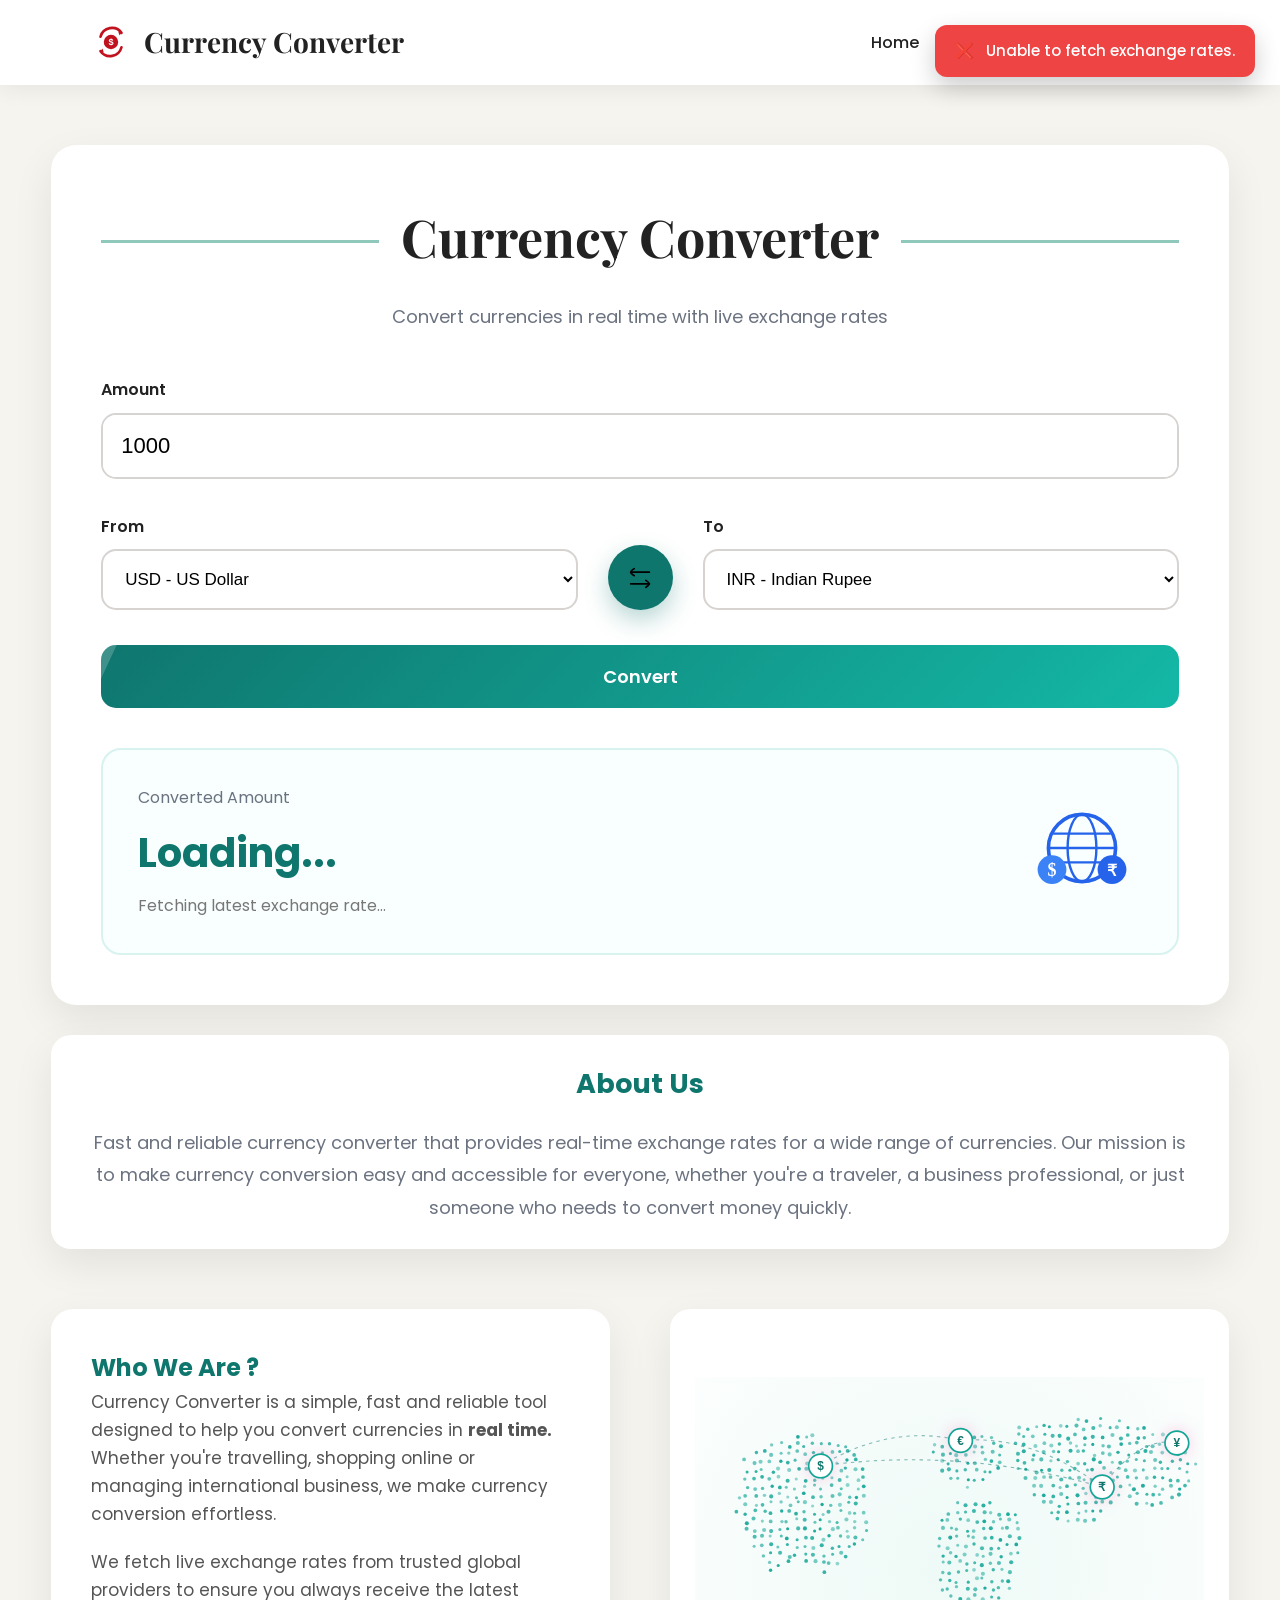
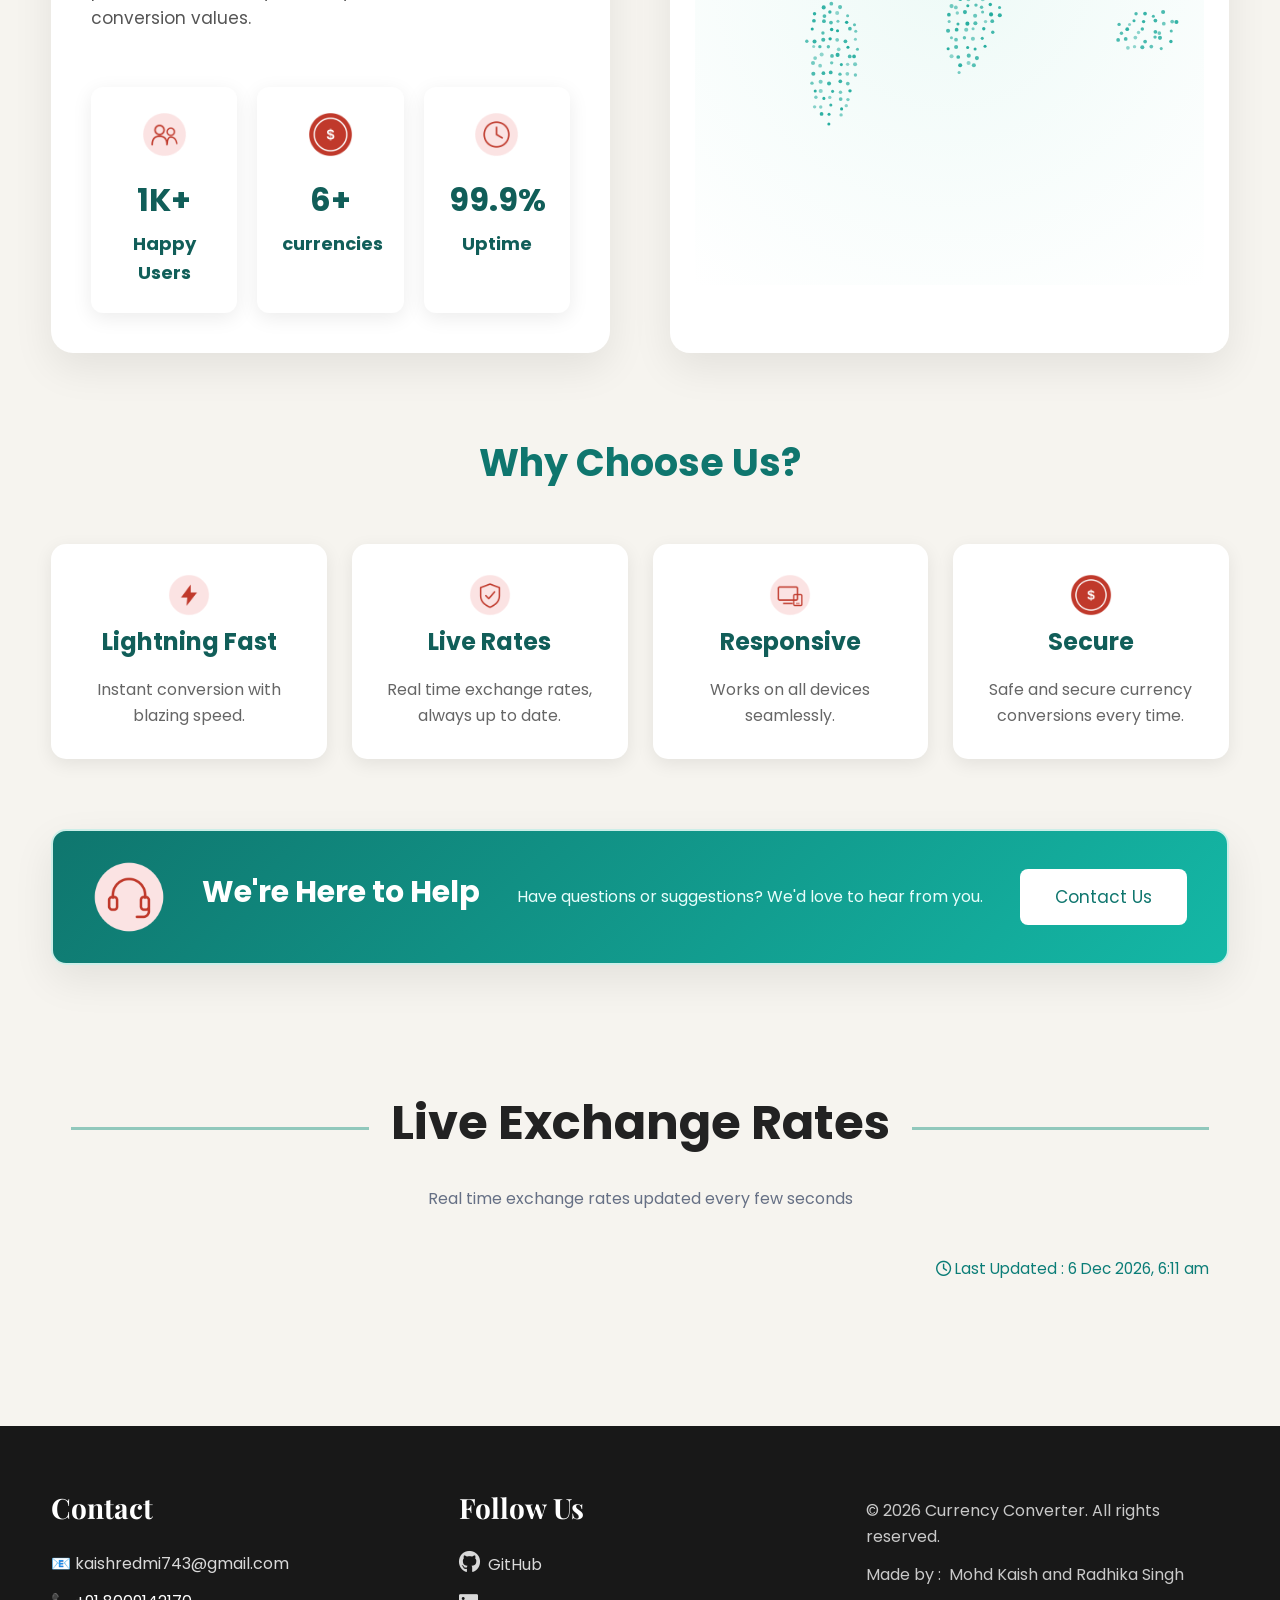
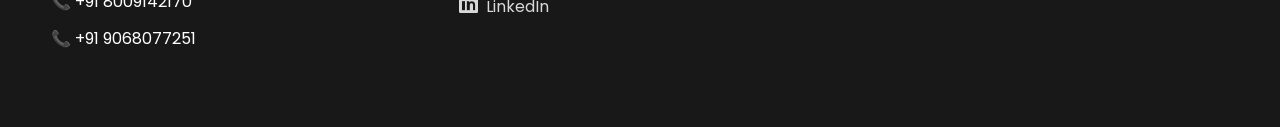
==== commit b28146c7: "enhance UI with animations, scroll reveal" ====
--- a/index.html
+++ b/index.html
@@ -32,7 +32,7 @@
 </nav>
 
     <main>
-        <section id="converter" class="converter">
+        <section id="converter" class="converter hidden">
             <div class="converter-header">
                 <div class="heading">
                     <h1>Currency Converter</h1>
@@ -100,7 +100,7 @@
             </div>
         </section>
 
-        <section id="about">
+        <section id="about" class="hidden">
             <div class="sub-title">
                 <h1>About Us</h1>
                 Fast and reliable currency converter that provides real-time exchange rates for a wide range of currencies. Our
@@ -109,7 +109,7 @@
             </div>
             <div class="about-wrapper">
 
-            <div class="left">
+            <div class="left hidden">
                 <h1>Who We Are ?</h1>
                 <p>Currency Converter is a simple, fast and reliable tool designed
                     to help you convert currencies in <b>real time.</b>
@@ -143,7 +143,7 @@
                 </div>
             </div>
 
-            <div class="right">
+            <div class="right hidden">
                 <img src="images/world_map.svg" alt="World Map">
             </div>
 
@@ -151,23 +151,23 @@
 
             <h2 class="features-title">Why Choose Us?</h2>
             <div class="features">
-                <div class="card">
+                <div class="card hidden">
                 <img src="ABOUT_PAGE/6_lightning_icon.png" alt="">
 
                 <h3>Lightning Fast</h3>
                 <p>Instant conversion with blazing speed.</p>
             </div>
-            <div class="card">
+            <div class="card hidden">
                 <img src="ABOUT_PAGE/7_shield_icon.png" alt="">
                 <h3>Live Rates</h3>
                 <p>Real time exchange rates, always up to date.</p>
             </div>
-            <div class="card">
+            <div class="card hidden">
                 <img src="ABOUT_PAGE/8_devices_icon.png" alt="">
                 <h3>Responsive</h3>
                 <p>Works on all devices seamlessly.</p>
             </div>
-            <div class="card">
+            <div class="card hidden">
                 <img src="ABOUT_PAGE/1_header_logo.png" alt="">
                 <h3>Secure</h3>
                 <p>Safe and secure currency conversions every time.</p>
@@ -182,7 +182,7 @@
         </div>
         </section>
 
-        <section id="rates" class="rates-section">
+        <section id="rates" class="rates-section hidden">
             <div class="section-title">
                 <div class="heading">
                     <h2>Live Exchange Rates</h2>
@@ -200,7 +200,7 @@
 
     </main>
 
-    <footer id="contact">
+    <footer class="hidden" id="contact">
         <div class="footer-container">
             <div class="footer-section">
                 <h3>Contact</h3>
--- a/style.css
+++ b/style.css
@@ -119,6 +119,10 @@
     border-radius: 25px;
     padding: 50px;
     box-shadow: var(--shadow);
+    transition:.35s;
+}
+.converter:hover{
+    transform:translateY(-5px);
 }
 
 .converter-header {
@@ -233,6 +237,9 @@
     transform: translateY(-3px);
     box-shadow: 0 15px 30px rgba(15, 118, 110, .3);
 }
+.convert-btn:active{
+    transform:scale(.97);
+}
 
 .result {
     margin-top: 40px;
@@ -244,6 +251,11 @@
     padding: 35px;
     border-radius: 20px;
     gap: 20px;
+    transition: 0.35s;
+}
+
+.result:hover{
+    transform:translateY(-5px);
 }
 
 .result-text {
@@ -272,7 +284,16 @@
 
 .result-icon img {
     width: 120px;
-    animation: float 3s infinite ease-in-out;
+    animation:float 3s ease-in-out infinite;
+}
+
+@keyframes float{
+    0%,100%{
+        transform:translateY(0);
+    }
+    50%{
+        transform:translateY(-10px);
+    }
 }
 footer {
     background: #181818;
@@ -373,9 +394,54 @@
     display:none;
 }
 
+button{
+    transition:.3s;
+}
+
+select{
+    transition:.3s;
+}
+
+input{
+    transition:.3s;
+}
+
 @keyframes spin{
     to{
         transform:rotate(360deg);
+    }
+}
+
+.result-pop{
+    animation:pop .4s ease;
+}
+
+@keyframes pop{
+    0%{
+        transform:scale(.9);
+        opacity:0;
+    }
+    60%{
+        transform:scale(1.05);
+    }
+    100%{
+        transform:scale(1);
+        opacity:1;
+    }
+}
+
+.rate-animation{
+    animation:fade .4s ease;
+}
+
+@keyframes fade{
+    from{
+        opacity:0;
+        transform:translateY(8px);
+    }
+    to{
+        opacity:1;
+        transform:translateY(0);
     }
 }
 
@@ -455,7 +521,7 @@
 }
 
 .rate-card:hover {
-    transform: translateY(-8px);
+    transform:translateY(-10px) scale(1.02);
     box-shadow: 0 18px 45px rgba(0, 0, 0, .15);
 }
 
@@ -679,7 +745,7 @@
 }
 
 .card:hover {
-    transform: translateY(-8px);
+    transform:translateY(-10px) scale(1.03);
 }
 
 .card img {
@@ -1123,4 +1189,14 @@
         max-height: 400px;
     }
 
+}
+.hidden{
+    opacity:0;
+    transform:translateY(60px);
+    transition: opacity .8s ease, transform .8s ease;
+}
+
+.show{
+    opacity:1;
+    transform:translateY(0);
 }
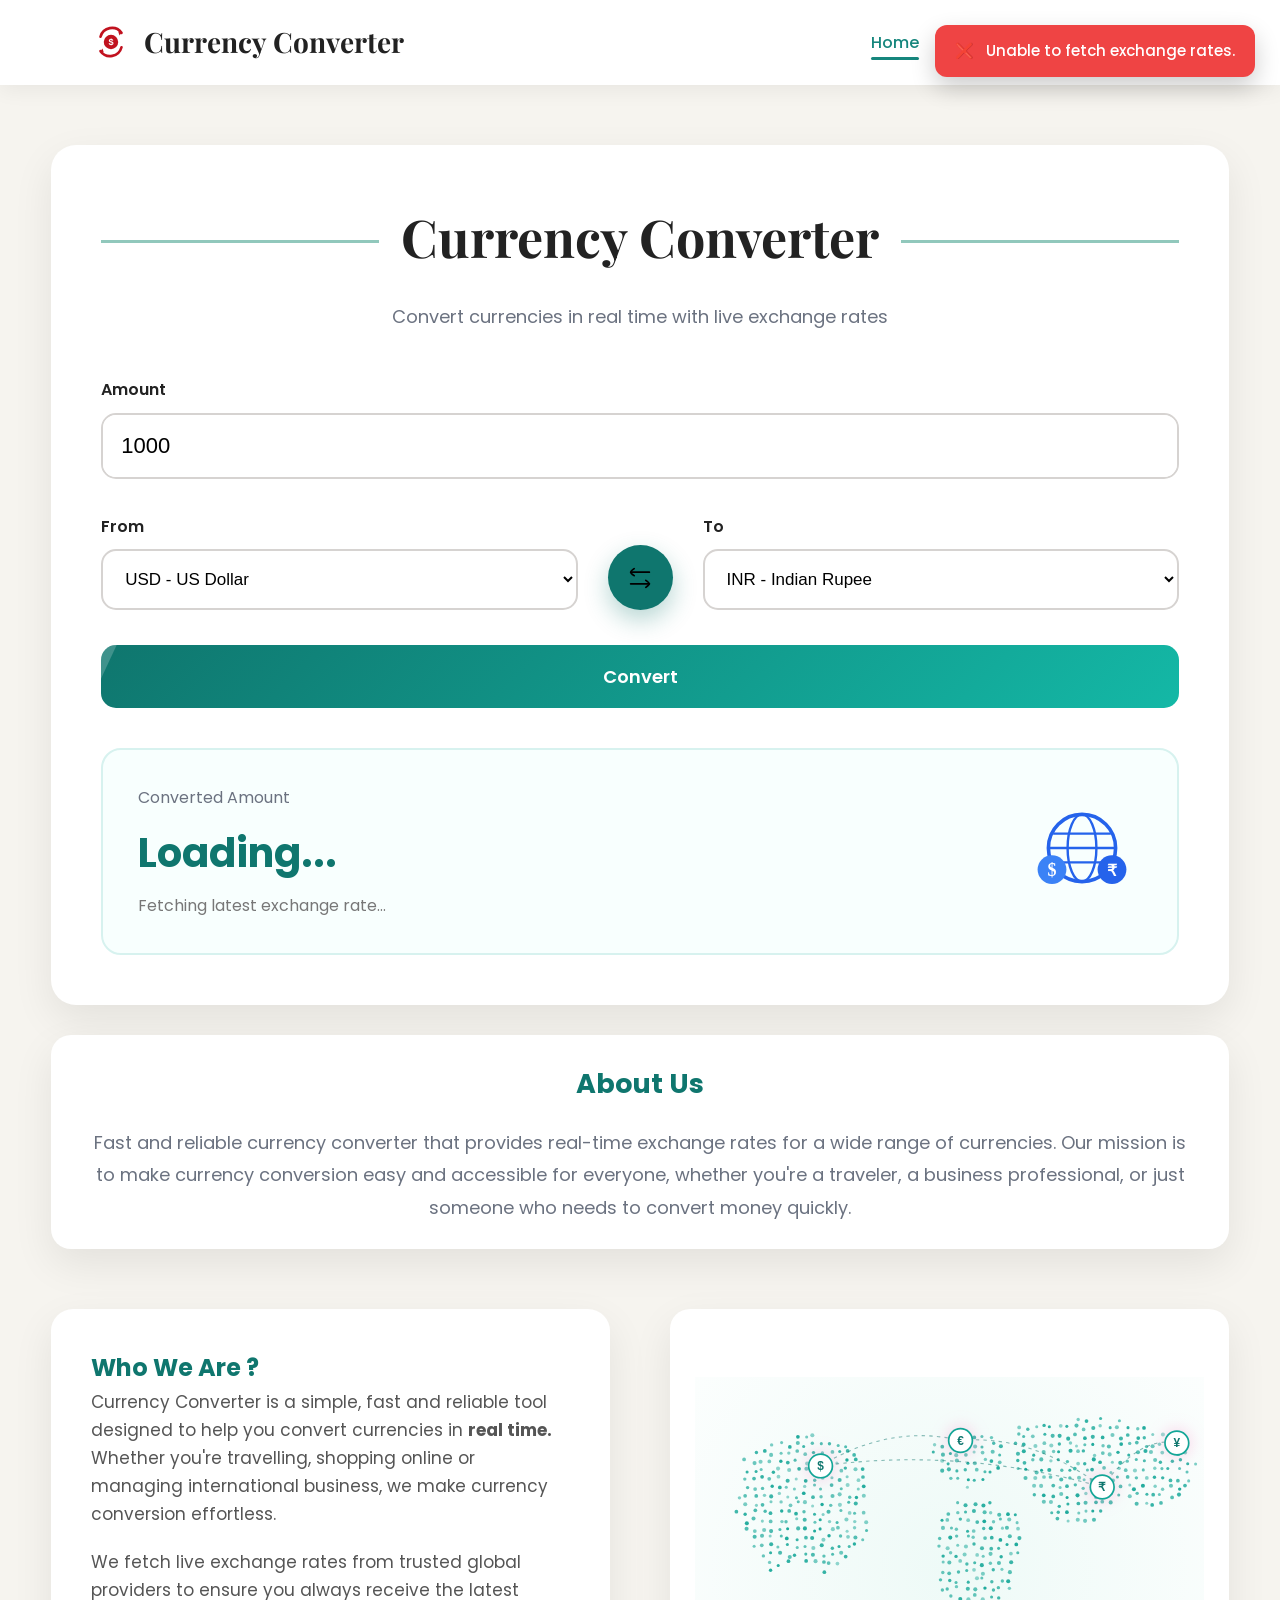
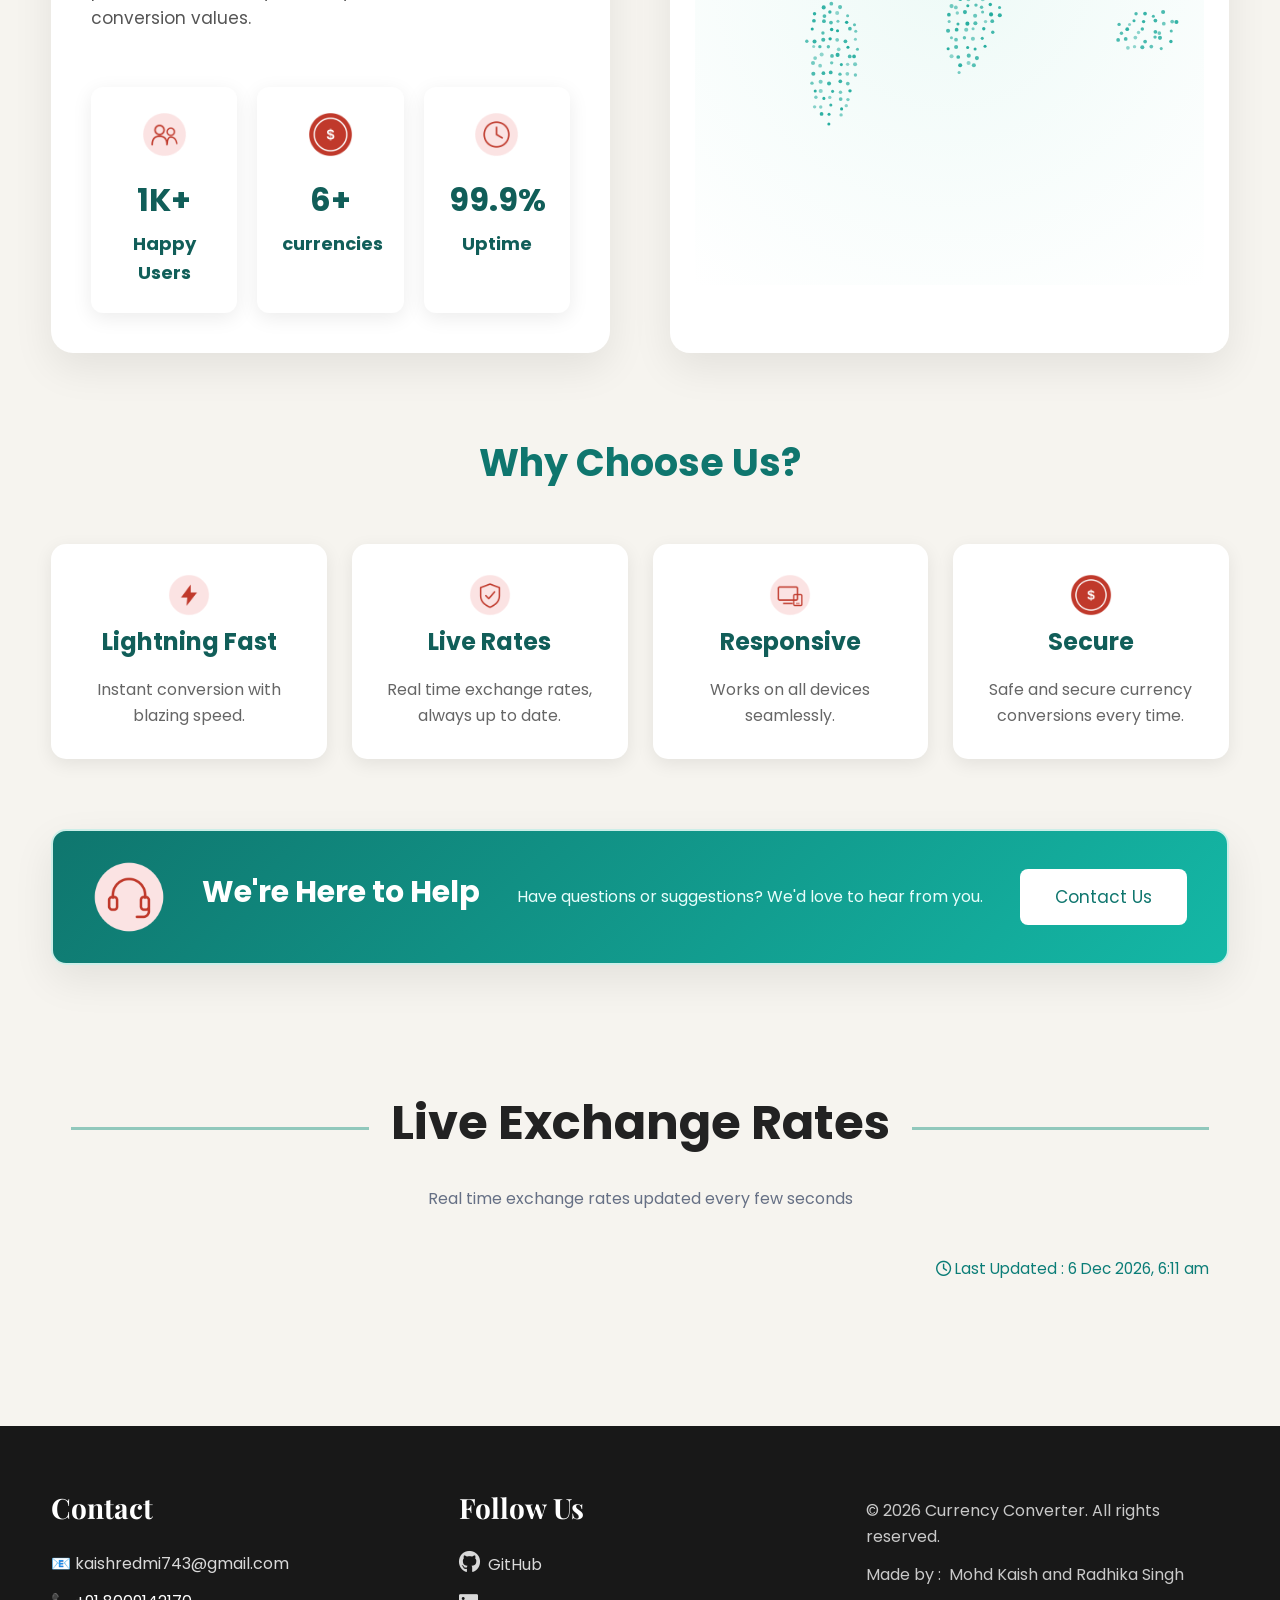
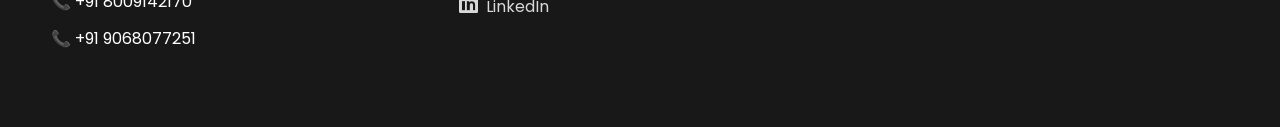
==== commit 6eab1556: "add active navbar, UI improvements and added screenshots" ====
--- a/index.html
+++ b/index.html
@@ -24,15 +24,15 @@
     </label>
 
     <ul>
-        <li><a href="#converter">Home</a></li>
-        <li><a href="#about">About</a></li>
-        <li><a href="#rates">Rates</a></li>
-        <li><a href="#contact">Contact</a></li>
+        <li><a href="#home" class="nav-link">Home</a></li>
+        <li><a href="#about" class="nav-link">About</a></li>
+        <li><a href="#rates" class="nav-link">Rates</a></li>
+        <li><a href="#contact" class="nav-link">Contact</a></li>
     </ul>
 </nav>
 
     <main>
-        <section id="converter" class="converter hidden">
+        <section id="home" class="converter hidden">
             <div class="converter-header">
                 <div class="heading">
                     <h1>Currency Converter</h1>
@@ -121,21 +121,21 @@
                     to ensure you always receive the latest conversion values.
                 </p>
 
-                <div class="stats">
-
-                <div class="happyUser">
+                <div class="stats hidden">
+
+                <div class="happyUser hidden">
                     <img src="ABOUT_PAGE/2_users_icon.png" alt="">
 
                     <h1>1K+</h1>
                     <h2>Happy Users</h2>
 
                 </div>
-                <div class="currencies">
+                <div class="currencies hidden">
                     <img src="ABOUT_PAGE/1_header_logo.png" alt="">
                     <h1>6+</h1>
                     <h2>currencies</h2>
                     </div>
-                <div class="uptime">
+                <div class="uptime hidden">
                     <img src="ABOUT_PAGE/5_clock_icon.png" alt="">
                     <h1>99.9%</h1>
                     <h2>Uptime</h2>
@@ -174,7 +174,7 @@
             </div>
         </div>
 
-        <div class="help-box">
+        <div class="help-box hidden">
             <img src="ABOUT_PAGE/9_headset_icon.png" alt="">
             <h3>We're Here to Help</h3>
             <p>Have questions or suggestions? We'd love to hear from you.</p>
--- a/style.css
+++ b/style.css
@@ -727,7 +727,6 @@
     grid-template-columns: repeat(4, 1fr);
     gap: 25px;
 }
-
 .card {
     width: 100%;
     background: white;
@@ -842,6 +841,26 @@
     background:#f59e0b;
 }
 
+.nav-link{
+    position: relative;
+    transition: color .3s;
+}
+
+.nav-link.active{
+    color:#16867d;
+}
+
+.nav-link.active::after{
+    content:"";
+    position:absolute;
+    left:0;
+    bottom:-6px;
+    width:100%;
+    height:3px;
+    background:#16867d;
+    border-radius:10px;
+}
+
 @media(max-width:1000px) {
     .features {
         grid-template-columns: repeat(3, 1fr);
@@ -1110,7 +1129,8 @@
     }
 
     .logo h2 {
-        display: none;
+        display:block;
+        font-size:1.5rem; 
     }
 
     .amount-box input {
